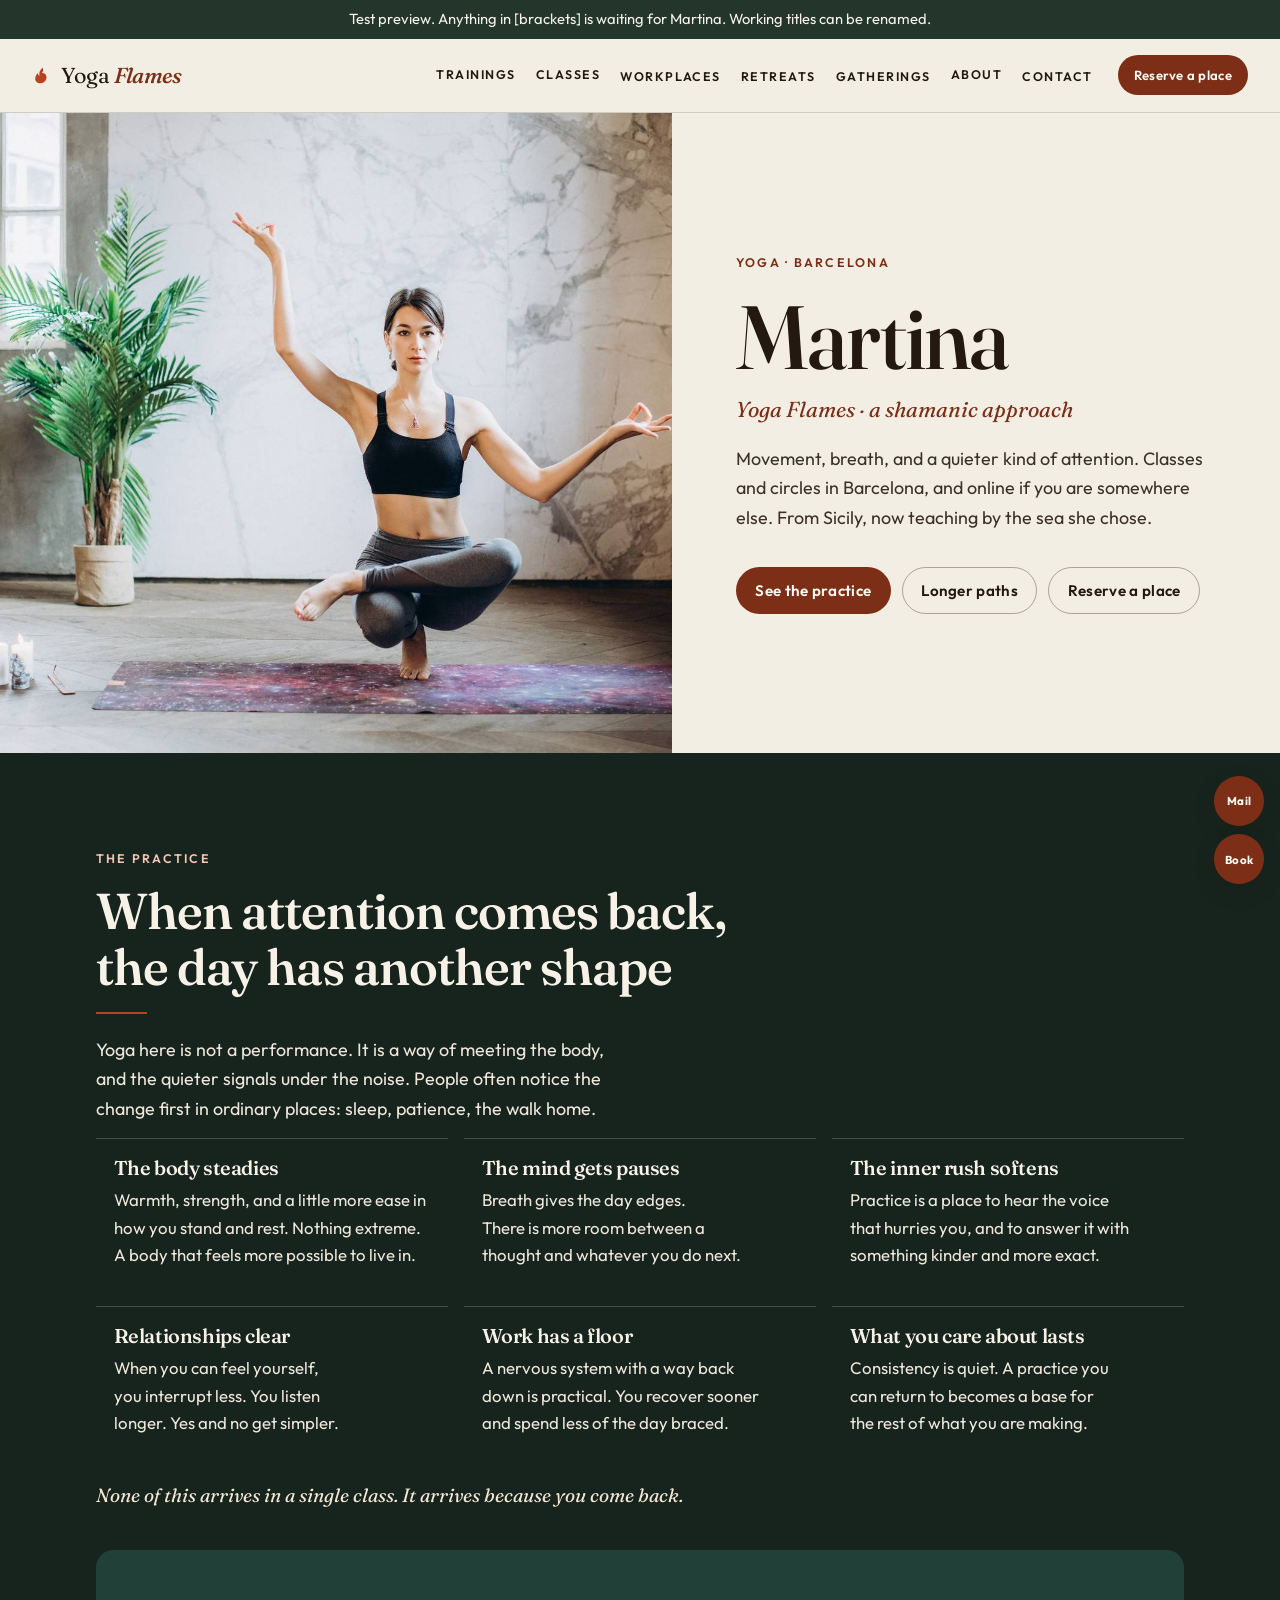
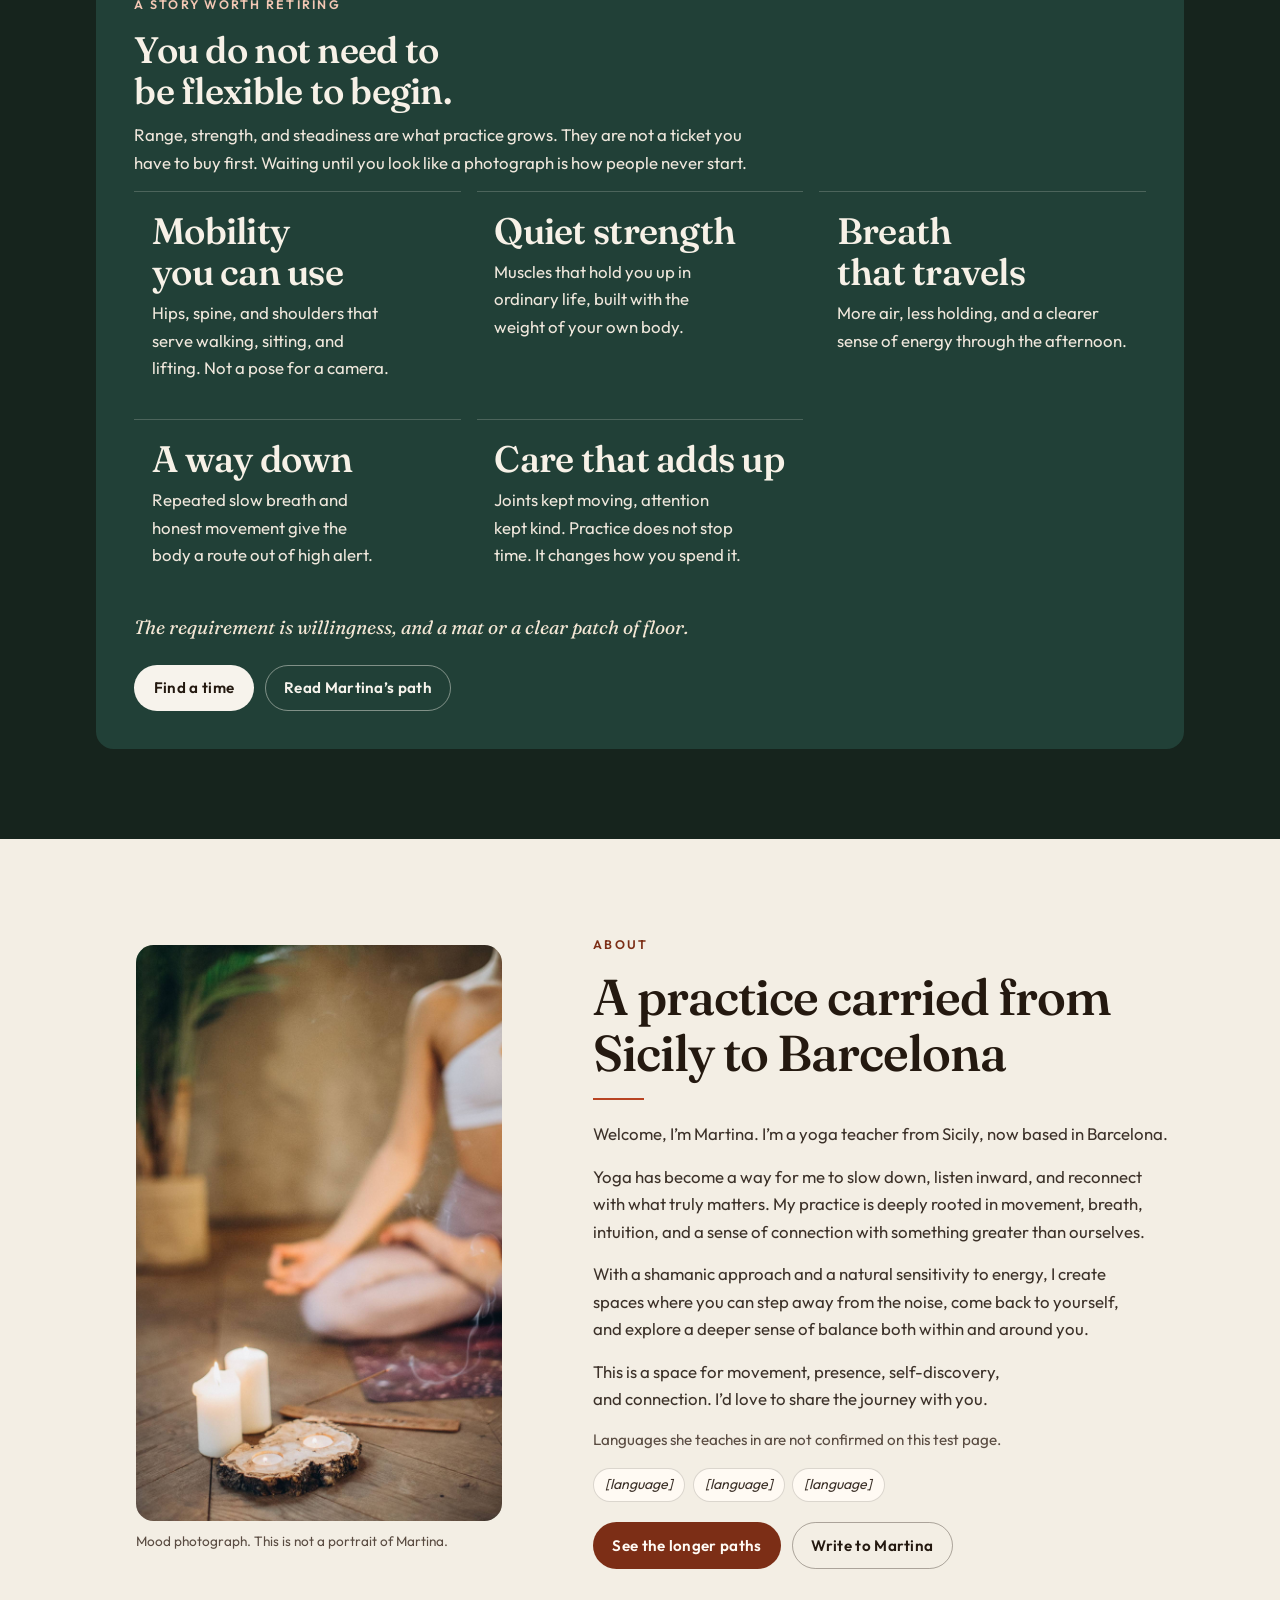
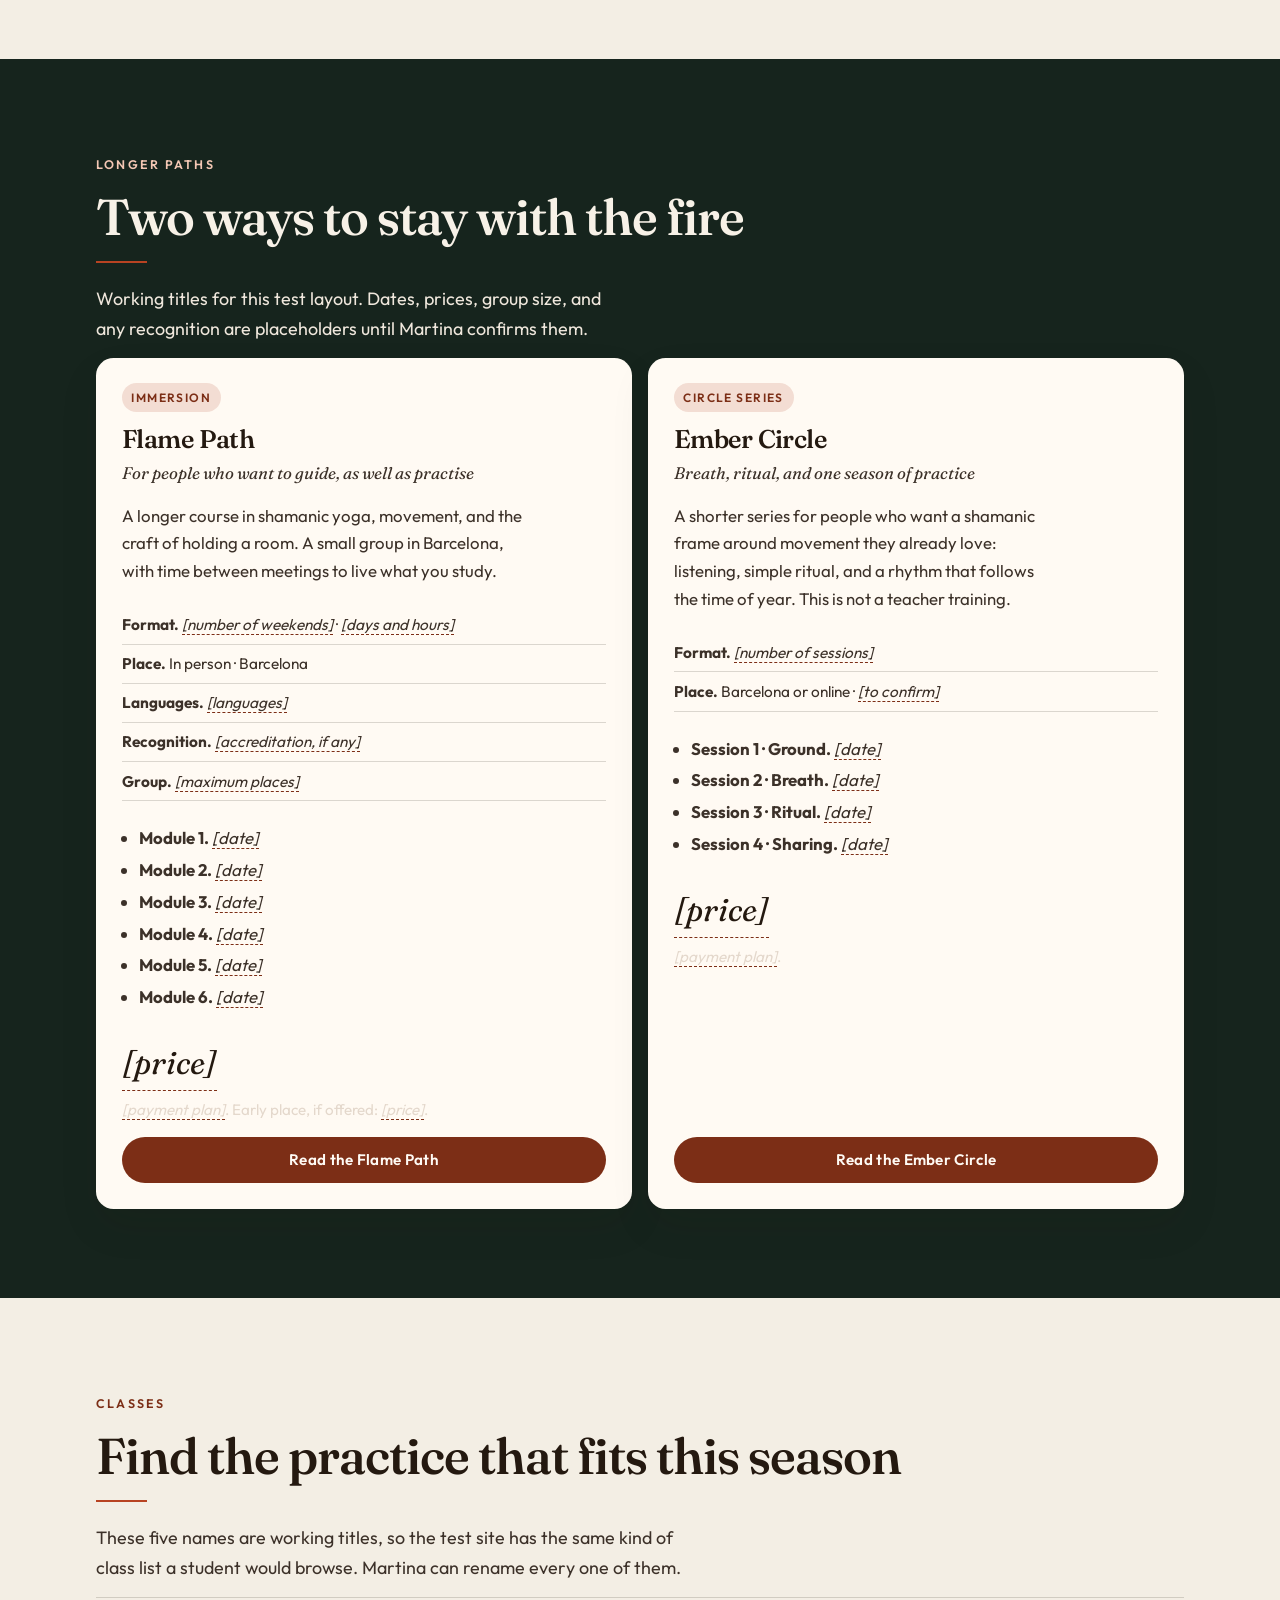
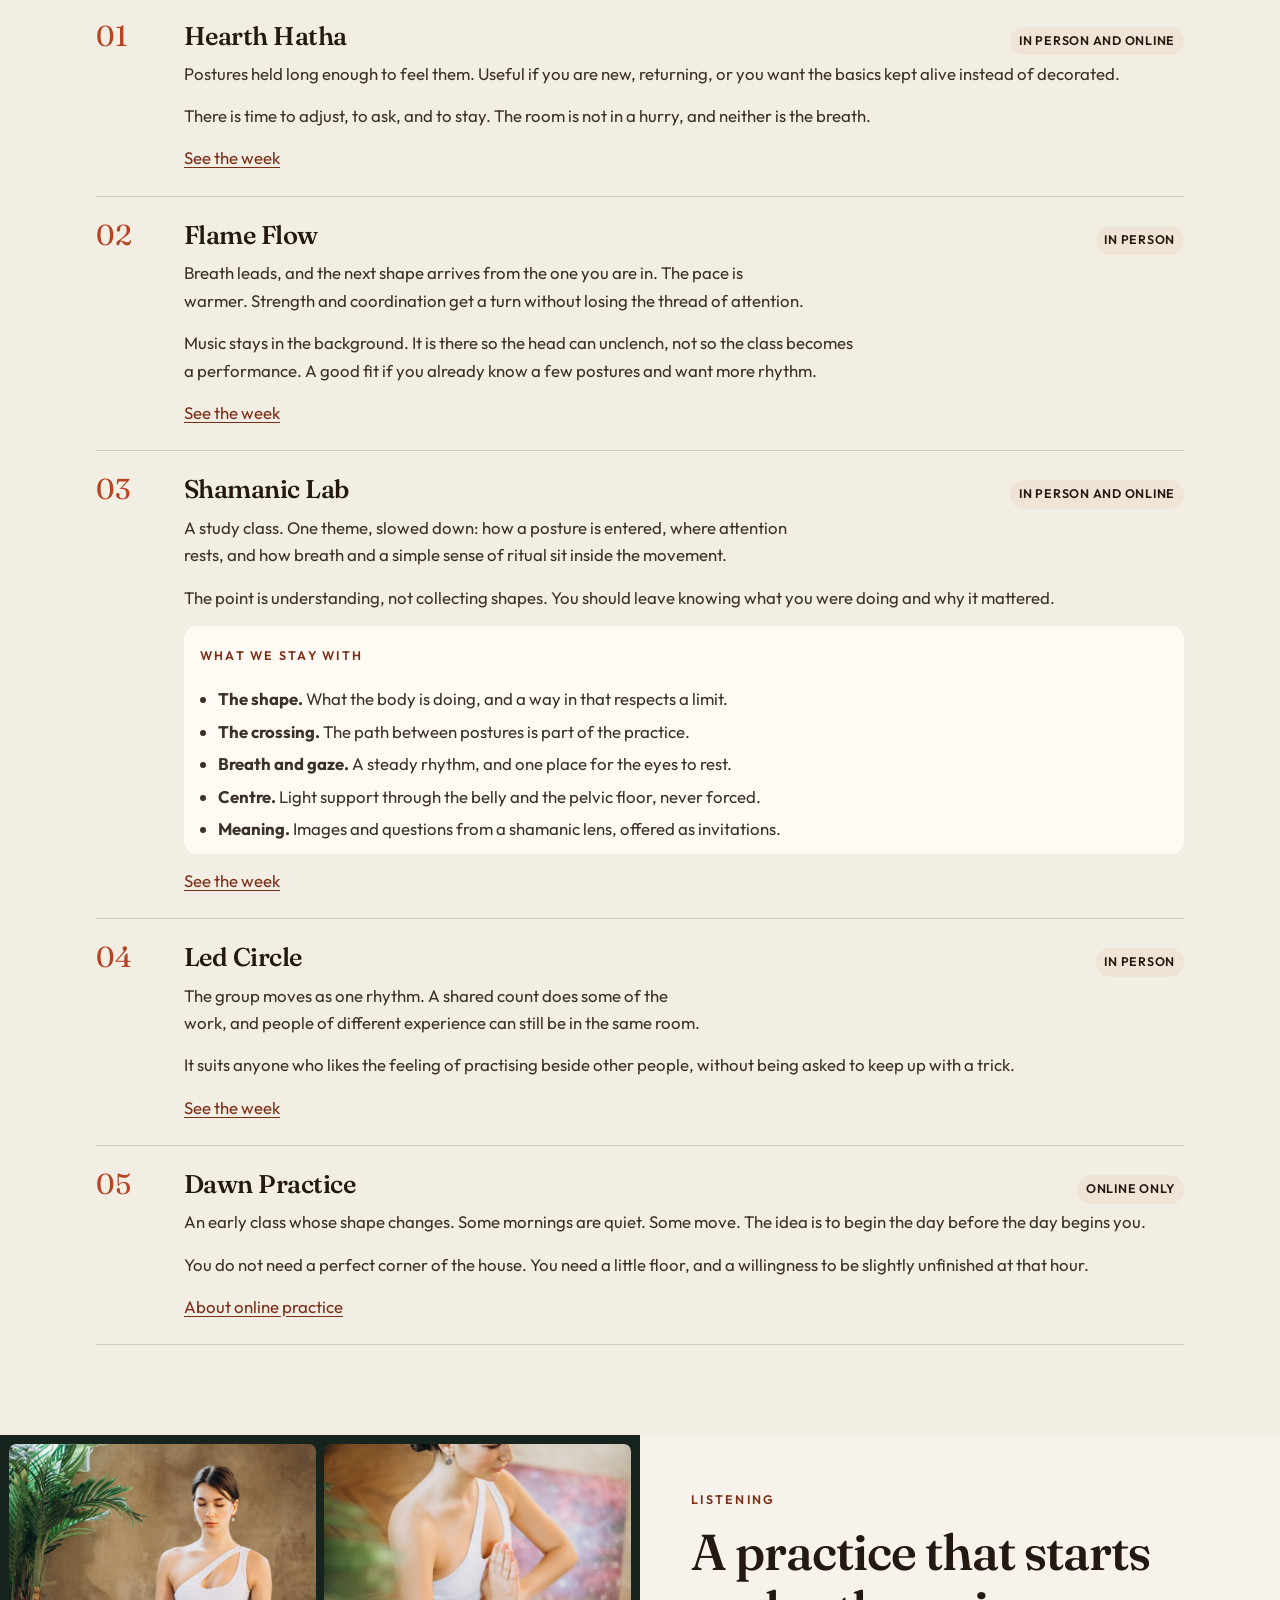
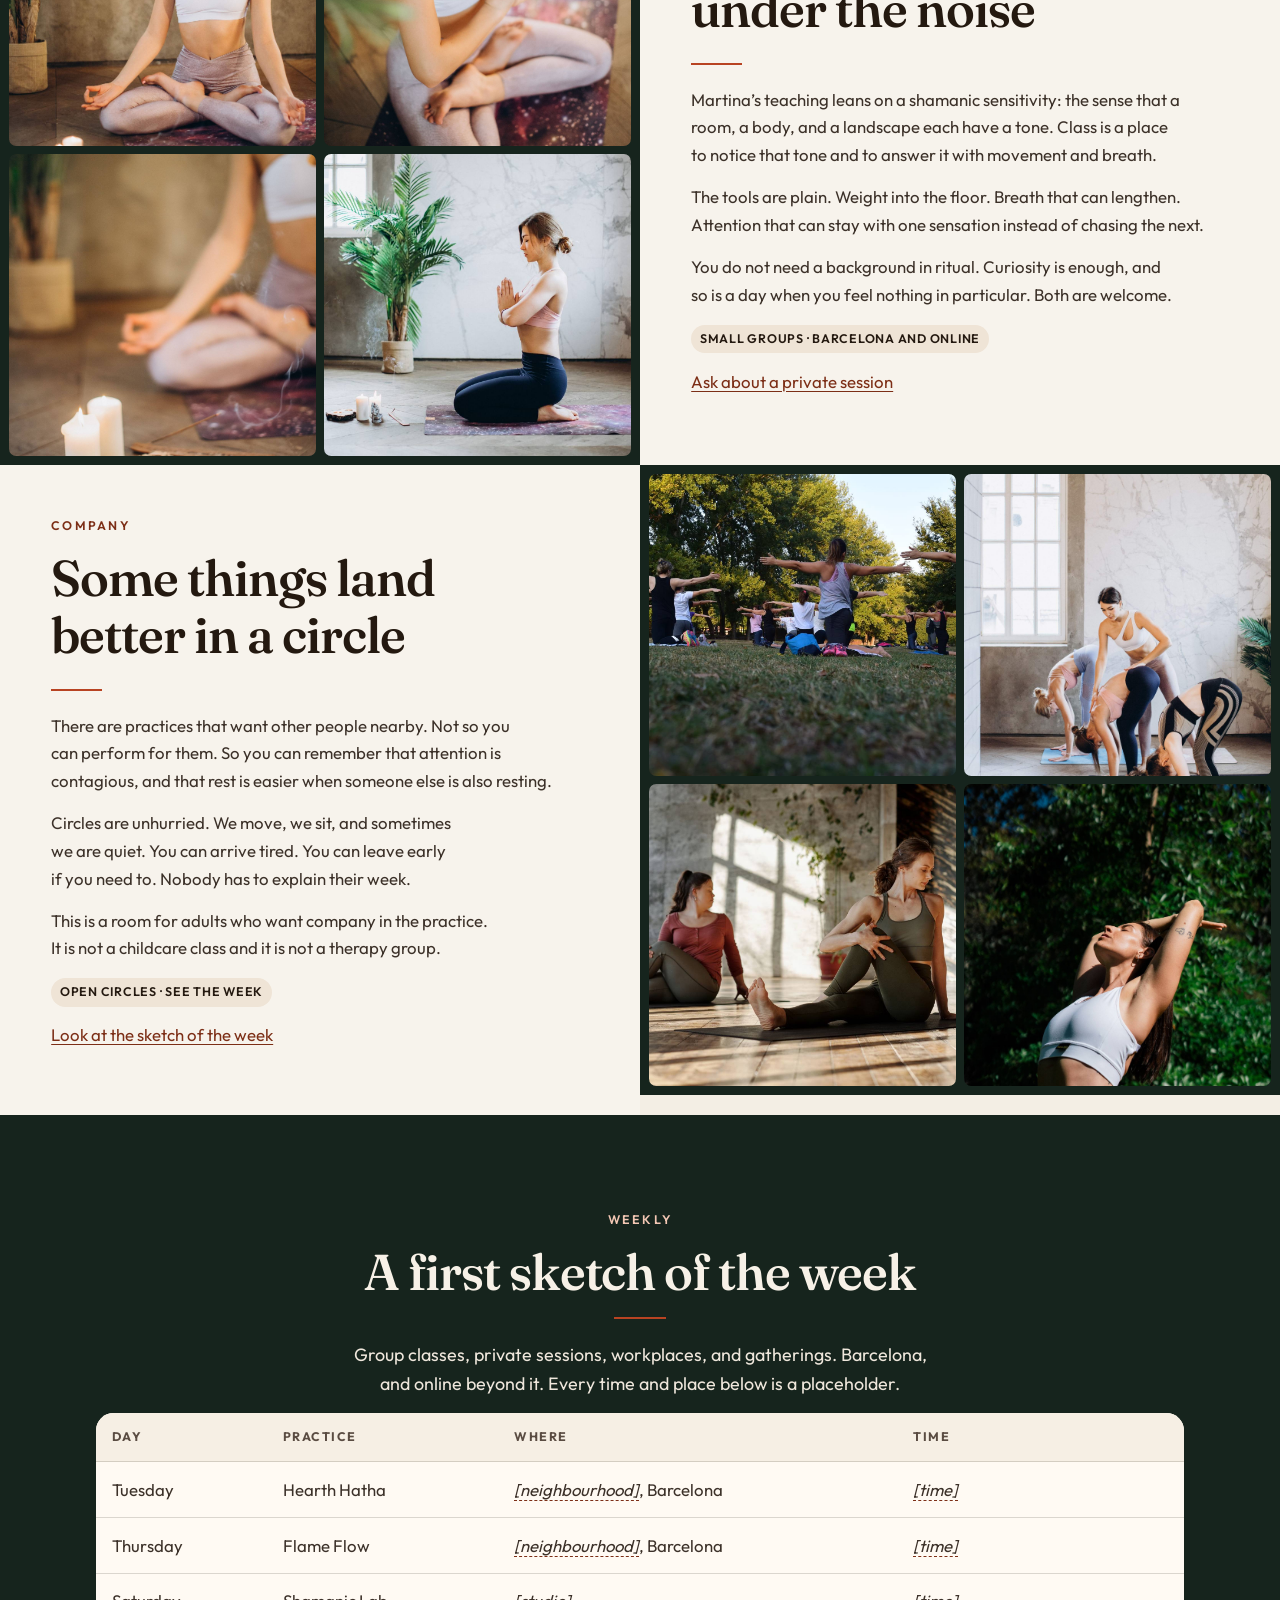
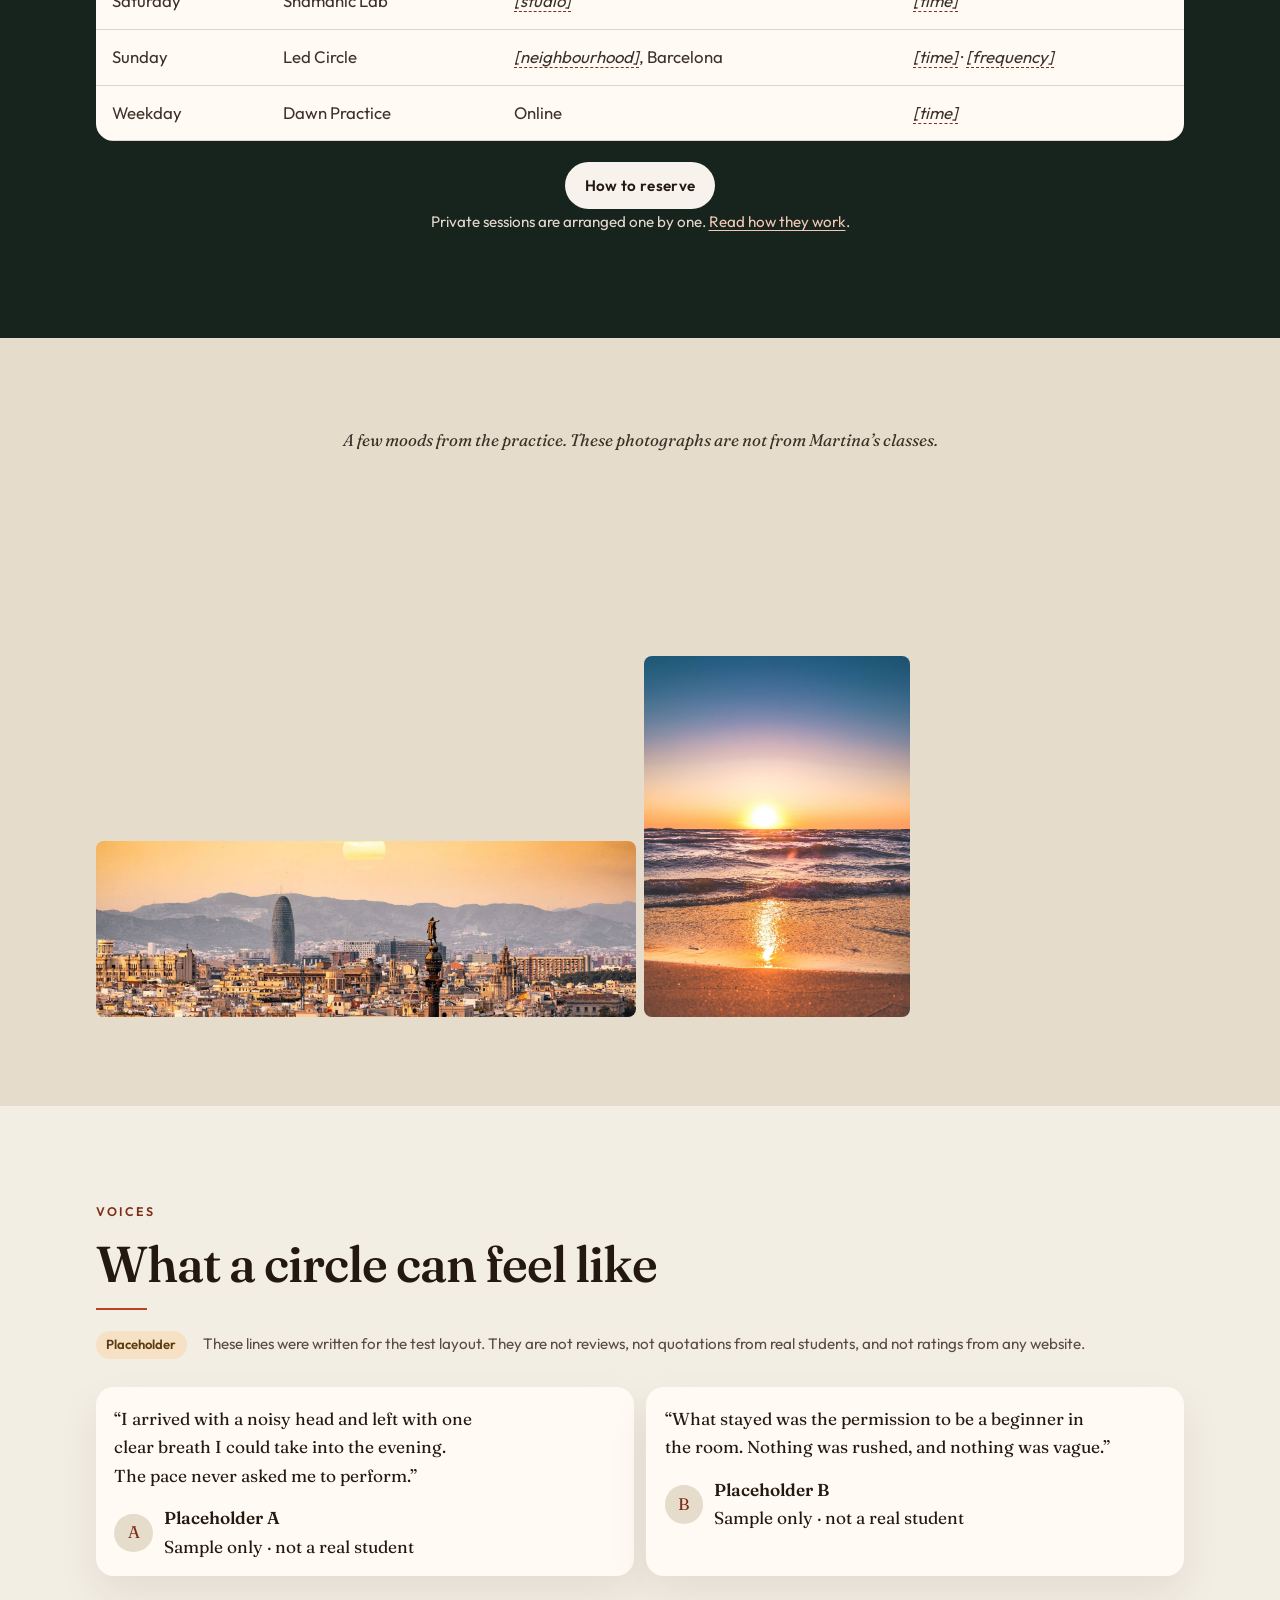
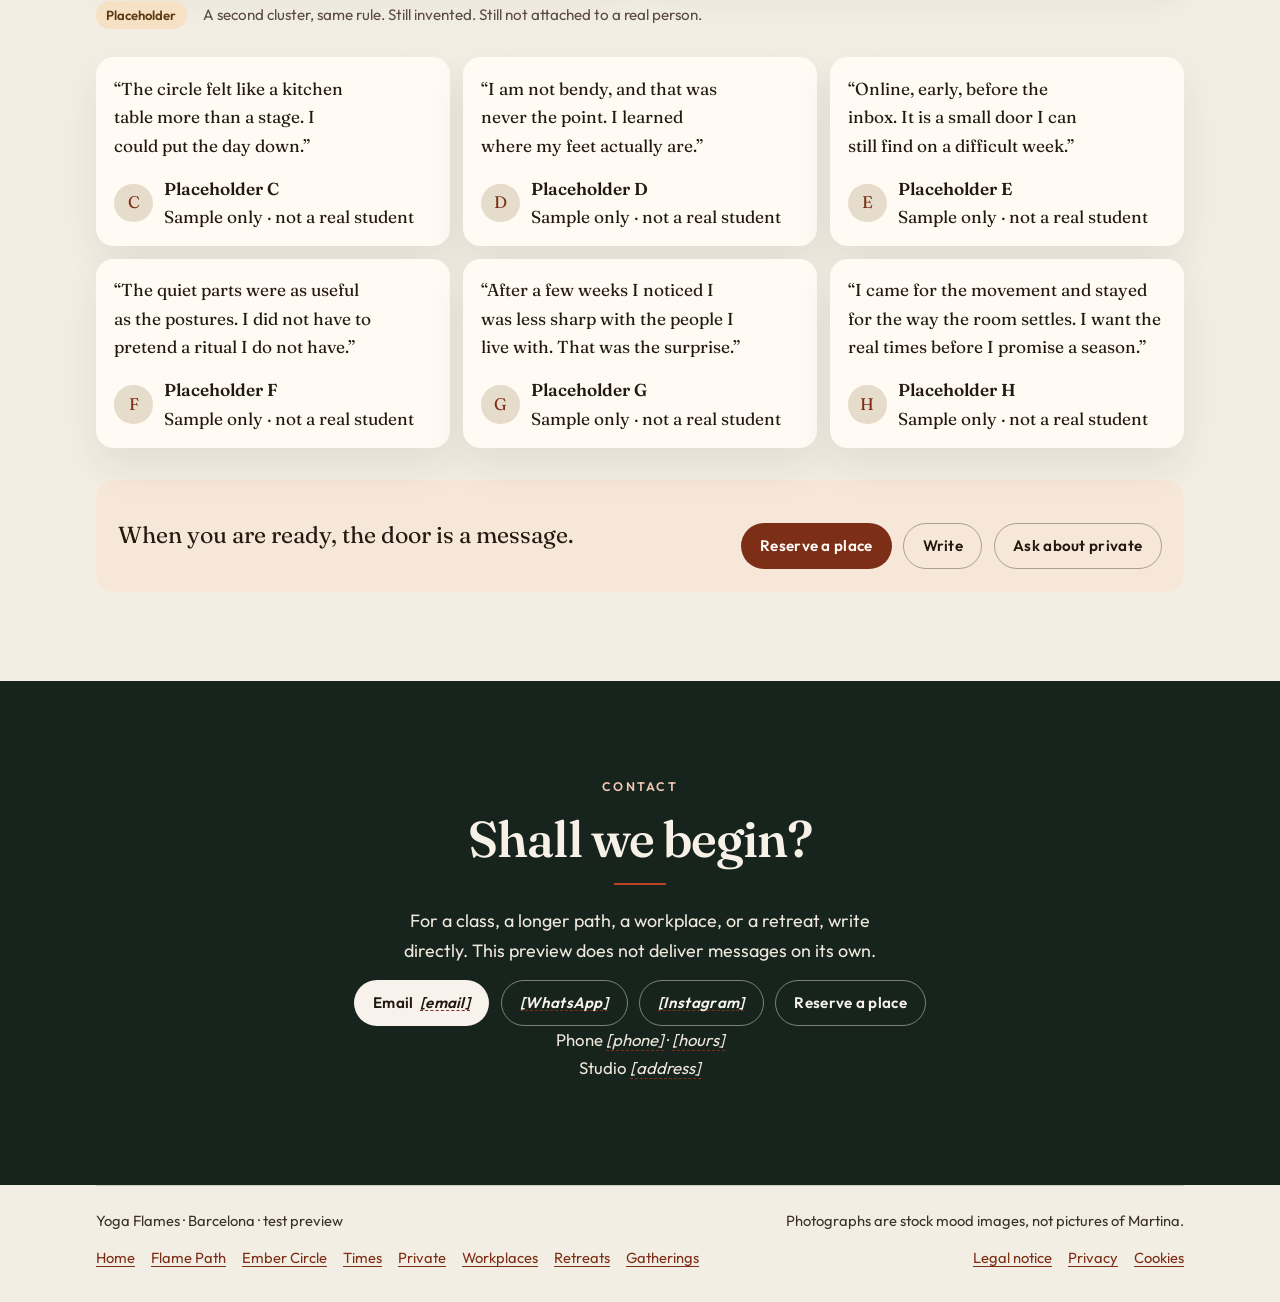
==== test/index.html @ cb899f83 "Add a noindex Yoga Flames test site under /test/. The preview follows the reference site's page and " ====
<!DOCTYPE html>
<html lang="en">
<head>
  <meta charset="utf-8">
  <meta name="viewport" content="width=device-width, initial-scale=1">
  <meta name="robots" content="noindex, nofollow">
  <title>Yoga Flames · Martina, yoga in Barcelona</title>
  <meta name="description" content="Test preview for Yoga Flames. Martina teaches yoga with a shamanic approach, from Sicily and based in Barcelona.">
  <link rel="icon" href="favicon.svg" type="image/svg+xml">
  <link rel="preconnect" href="https://fonts.googleapis.com">
  <link rel="preconnect" href="https://fonts.gstatic.com" crossorigin>
  <link href="https://fonts.googleapis.com/css2?family=Fraunces:ital,opsz,wght@0,9..144,500;0,9..144,600;1,9..144,500&amp;family=Outfit:wght@400;500;600&amp;display=swap" rel="stylesheet">
  <link rel="stylesheet" href="css/styles.css">
</head>
<body>

<a class="skip" href="#main">Skip to content</a>
<p class="preview-banner">Test preview. Anything in [brackets] is waiting for Martina. Working titles can be renamed.</p>
<header class="site-header">
  <nav class="nav" aria-label="Primary">
    <a class="logo" href="index.html">
      <svg class="mark" viewBox="0 0 36 36" aria-hidden="true"><path fill="currentColor" d="M18 4c1.2 4.2.4 7.2-1.6 9.6 3.2-.6 6.4 1.2 7.4 4.4 1.6 5.2-1.8 10.8-7.2 12.2-6.4 1.6-12-2.4-11.2-8.6.6-4.2 3.2-6.4 3.4-9.2.2 2.8 2.2 4.6 4.2 5.4-1.8-3.6-.8-8.6 5-13.8z"/></svg>
      <span>Yoga <em>Flames</em></span>
    </a>
    <button class="nav-toggle" type="button" aria-expanded="false" aria-controls="site-menu" aria-label="Open menu">
      <span></span><span></span><span></span>
    </button>
    <ul class="menu" id="site-menu">
      <li class="has-sub">
        <button type="button" aria-expanded="false" aria-controls="menu-train">Trainings</button>
        <ul class="sub" id="menu-train">
          <li><a href="immersion.html">Flame Path immersion</a></li>
          <li><a href="ember-circle.html">Ember Circle</a></li>
        </ul>
      </li>
      <li class="has-sub">
        <button type="button" aria-expanded="false" aria-controls="menu-classes">Classes</button>
        <ul class="sub" id="menu-classes">
          <li><a href="index.html#practices">Ways of practising</a></li>
          <li><a href="private.html">Private sessions</a></li>
          <li><a href="private.html#online">Online sessions</a></li>
          <li><a href="schedule.html">Times and booking</a></li>
        </ul>
      </li>
      <li><a href="workplaces.html">Workplaces</a></li>
      <li><a href="retreats.html">Retreats</a></li>
      <li><a href="gatherings.html">Gatherings</a></li>
      <li class="has-sub">
        <button type="button" aria-expanded="false" aria-controls="menu-about">About</button>
        <ul class="sub" id="menu-about">
          <li><a href="index.html#about">Martina’s path</a></li>
          <li><a href="index.html#voices">Sample voices</a></li>
        </ul>
      </li>
      <li><a href="index.html#contact">Contact</a></li>
      <li class="mobile-only"><a href="schedule.html#book">Reserve a place</a></li>
    </ul>
    <a class="btn nav-cta" href="schedule.html#book">Reserve a place</a>
  </nav>
</header>

<main id="main">

<section class="hero">
  <div class="hero-photo">
    <img src="assets/img/hero-studio.jpg" alt="A woman balancing in a low squat on a yoga mat in a bright studio. Mood photograph, not a portrait of Martina." width="1600" height="1066" fetchpriority="high">
  </div>
  <div class="hero-copy">
    <p class="eyebrow">Yoga · Barcelona</p>
    <h1>Martina</h1>
    <p class="role">Yoga Flames · a shamanic approach</p>
    <p class="lede">Movement, breath, and a quieter kind of attention. Classes and circles in Barcelona, and online if you are somewhere else. From Sicily, now teaching by the sea she chose.</p>
    <div class="btn-row">
      <a class="btn" href="#practices">See the practice</a>
      <a class="btn line" href="#trainings">Longer paths</a>
      <a class="btn line" href="schedule.html#book">Reserve a place</a>
    </div>
  </div>
</section>

<section class="band moss" id="shifts" aria-labelledby="shifts-title">
  <div class="wrap">
    <p class="eyebrow">The practice</p>
    <h2 id="shifts-title">When attention comes back, the day has another shape</h2>
    <hr class="rule">
    <p class="lede">Yoga here is not a performance. It is a way of meeting the body, and the quieter signals under the noise. People often notice the change first in ordinary places: sleep, patience, the walk home.</p>
    <div class="grid-3">
      <article class="point">
        <h3>The body steadies</h3>
        <p>Warmth, strength, and a little more ease in how you stand and rest. Nothing extreme. A body that feels more possible to live in.</p>
      </article>
      <article class="point">
        <h3>The mind gets pauses</h3>
        <p>Breath gives the day edges. There is more room between a thought and whatever you do next.</p>
      </article>
      <article class="point">
        <h3>The inner rush softens</h3>
        <p>Practice is a place to hear the voice that hurries you, and to answer it with something kinder and more exact.</p>
      </article>
      <article class="point">
        <h3>Relationships clear</h3>
        <p>When you can feel yourself, you interrupt less. You listen longer. Yes and no get simpler.</p>
      </article>
      <article class="point">
        <h3>Work has a floor</h3>
        <p>A nervous system with a way back down is practical. You recover sooner and spend less of the day braced.</p>
      </article>
      <article class="point">
        <h3>What you care about lasts</h3>
        <p>Consistency is quiet. A practice you can return to becomes a base for the rest of what you are making.</p>
      </article>
    </div>
    <p class="closing">None of this arrives in a single class. It arrives because you come back.</p>
    <div class="myth">
      <p class="eyebrow">A story worth retiring</p>
      <h3>You do not need to be flexible to begin.</h3>
      <p>Range, strength, and steadiness are what practice grows. They are not a ticket you have to buy first. Waiting until you look like a photograph is how people never start.</p>
      <div class="grid-3">
        <article class="point">
          <h3>Mobility you can use</h3>
          <p>Hips, spine, and shoulders that serve walking, sitting, and lifting. Not a pose for a camera.</p>
        </article>
        <article class="point">
          <h3>Quiet strength</h3>
          <p>Muscles that hold you up in ordinary life, built with the weight of your own body.</p>
        </article>
        <article class="point">
          <h3>Breath that travels</h3>
          <p>More air, less holding, and a clearer sense of energy through the afternoon.</p>
        </article>
        <article class="point">
          <h3>A way down</h3>
          <p>Repeated slow breath and honest movement give the body a route out of high alert.</p>
        </article>
        <article class="point">
          <h3>Care that adds up</h3>
          <p>Joints kept moving, attention kept kind. Practice does not stop time. It changes how you spend it.</p>
        </article>
      </div>
      <p class="closing">The requirement is willingness, and a mat or a clear patch of floor.</p>
      <div class="btn-row">
        <a class="btn light" href="schedule.html">Find a time</a>
        <a class="btn ghost" href="#about">Read Martina’s path</a>
      </div>
    </div>
  </div>
</section>

<section class="band" id="about" aria-labelledby="about-title">
  <div class="wrap about-grid">
    <figure class="about-photo">
      <img src="assets/img/about-candle.jpg" alt="Candles and incense in the foreground, with a person seated in meditation behind them. Mood photograph, not a portrait of Martina." width="1600" height="2400" decoding="async" loading="lazy">
      <figcaption class="caption">Mood photograph. This is not a portrait of Martina.</figcaption>
    </figure>
    <div>
      <p class="eyebrow">About</p>
      <h2 id="about-title">A practice carried from Sicily to Barcelona</h2>
      <hr class="rule">
          <p>Welcome, I’m Martina. I’m a yoga teacher from Sicily, now based in Barcelona.</p>
          <p>Yoga has become a way for me to slow down, listen inward, and reconnect with what truly matters. My practice is deeply rooted in movement, breath, intuition, and a sense of connection with something greater than ourselves.</p>
          <p>With a shamanic approach and a natural sensitivity to energy, I create spaces where you can step away from the noise, come back to yourself, and explore a deeper sense of balance both within and around you.</p>
          <p>This is a space for movement, presence, self-discovery, and connection. I’d love to share the journey with you.</p>
      <p class="note">Languages she teaches in are not confirmed on this test page.</p>
      <div class="chips" aria-label="Languages to be confirmed">
        <span class="chip ph">[language]</span>
        <span class="chip ph">[language]</span>
        <span class="chip ph">[language]</span>
      </div>
      <div class="btn-row">
        <a class="btn" href="#trainings">See the longer paths</a>
        <a class="btn line" href="#contact">Write to Martina</a>
      </div>
    </div>
  </div>
</section>

<section class="band moss" id="trainings" aria-labelledby="train-title">
  <div class="wrap">
    <p class="eyebrow">Longer paths</p>
    <h2 id="train-title">Two ways to stay with the fire</h2>
    <hr class="rule">
    <p class="lede">Working titles for this test layout. Dates, prices, group size, and any recognition are placeholders until Martina confirms them.</p>
    <div class="offer-grid">
      <article class="offer">
        <span class="badge">Immersion</span>
        <h3>Flame Path</h3>
        <p class="subhead">For people who want to guide, as well as practise</p>
        <p>A longer course in shamanic yoga, movement, and the craft of holding a room. A small group in Barcelona, with time between meetings to live what you study.</p>
        <ul class="meta-list">
          <li><strong>Format.</strong> <span class="ph">[number of weekends]</span> · <span class="ph">[days and hours]</span></li>
          <li><strong>Place.</strong> In person · Barcelona</li>
          <li><strong>Languages.</strong> <span class="ph">[languages]</span></li>
          <li><strong>Recognition.</strong> <span class="ph">[accreditation, if any]</span></li>
          <li><strong>Group.</strong> <span class="ph">[maximum places]</span></li>
        </ul>
        <ul class="dates">
          <li><strong>Module 1.</strong> <span class="ph">[date]</span></li>
          <li><strong>Module 2.</strong> <span class="ph">[date]</span></li>
          <li><strong>Module 3.</strong> <span class="ph">[date]</span></li>
          <li><strong>Module 4.</strong> <span class="ph">[date]</span></li>
          <li><strong>Module 5.</strong> <span class="ph">[date]</span></li>
          <li><strong>Module 6.</strong> <span class="ph">[date]</span></li>
        </ul>
        <div class="price-row"><span class="price ph">[price]</span></div>
        <p class="note"><span class="ph">[payment plan]</span>. Early place, if offered: <span class="ph">[price]</span>.</p>
        <a class="btn wide" href="immersion.html">Read the Flame Path</a>
      </article>
      <article class="offer">
        <span class="badge">Circle series</span>
        <h3>Ember Circle</h3>
        <p class="subhead">Breath, ritual, and one season of practice</p>
        <p>A shorter series for people who want a shamanic frame around movement they already love: listening, simple ritual, and a rhythm that follows the time of year. This is not a teacher training.</p>
        <ul class="meta-list">
          <li><strong>Format.</strong> <span class="ph">[number of sessions]</span></li>
          <li><strong>Place.</strong> Barcelona or online · <span class="ph">[to confirm]</span></li>
        </ul>
        <ul class="dates">
          <li><strong>Session 1 · Ground.</strong> <span class="ph">[date]</span></li>
          <li><strong>Session 2 · Breath.</strong> <span class="ph">[date]</span></li>
          <li><strong>Session 3 · Ritual.</strong> <span class="ph">[date]</span></li>
          <li><strong>Session 4 · Sharing.</strong> <span class="ph">[date]</span></li>
        </ul>
        <div class="price-row"><span class="price ph">[price]</span></div>
        <p class="note"><span class="ph">[payment plan]</span>.</p>
        <a class="btn wide" href="ember-circle.html">Read the Ember Circle</a>
      </article>
    </div>
  </div>
</section>

<section class="band" id="practices" aria-labelledby="practice-title">
  <div class="wrap">
    <p class="eyebrow">Classes</p>
    <h2 id="practice-title">Find the practice that fits this season</h2>
    <hr class="rule">
    <p class="lede">These five names are working titles, so the test site has the same kind of class list a student would browse. Martina can rename every one of them.</p>

    <article class="practice">
      <span class="num">01</span>
      <div>
        <div class="practice-head">
          <h3>Hearth Hatha</h3>
          <span class="pill">In person and online</span>
        </div>
        <p>Postures held long enough to feel them. Useful if you are new, returning, or you want the basics kept alive instead of decorated.</p>
        <p>There is time to adjust, to ask, and to stay. The room is not in a hurry, and neither is the breath.</p>
        <a href="schedule.html">See the week</a>
      </div>
    </article>

    <article class="practice">
      <span class="num">02</span>
      <div>
        <div class="practice-head">
          <h3>Flame Flow</h3>
          <span class="pill">In person</span>
        </div>
        <p>Breath leads, and the next shape arrives from the one you are in. The pace is warmer. Strength and coordination get a turn without losing the thread of attention.</p>
        <p>Music stays in the background. It is there so the head can unclench, not so the class becomes a performance. A good fit if you already know a few postures and want more rhythm.</p>
        <a href="schedule.html">See the week</a>
      </div>
    </article>

    <article class="practice">
      <span class="num">03</span>
      <div>
        <div class="practice-head">
          <h3>Shamanic Lab</h3>
          <span class="pill">In person and online</span>
        </div>
        <p>A study class. One theme, slowed down: how a posture is entered, where attention rests, and how breath and a simple sense of ritual sit inside the movement.</p>
        <p>The point is understanding, not collecting shapes. You should leave knowing what you were doing and why it mattered.</p>
        <div class="detail">
          <p class="eyebrow">What we stay with</p>
          <ul>
            <li><strong>The shape.</strong> What the body is doing, and a way in that respects a limit.</li>
            <li><strong>The crossing.</strong> The path between postures is part of the practice.</li>
            <li><strong>Breath and gaze.</strong> A steady rhythm, and one place for the eyes to rest.</li>
            <li><strong>Centre.</strong> Light support through the belly and the pelvic floor, never forced.</li>
            <li><strong>Meaning.</strong> Images and questions from a shamanic lens, offered as invitations.</li>
          </ul>
        </div>
        <a href="schedule.html">See the week</a>
      </div>
    </article>

    <article class="practice">
      <span class="num">04</span>
      <div>
        <div class="practice-head">
          <h3>Led Circle</h3>
          <span class="pill">In person</span>
        </div>
        <p>The group moves as one rhythm. A shared count does some of the work, and people of different experience can still be in the same room.</p>
        <p>It suits anyone who likes the feeling of practising beside other people, without being asked to keep up with a trick.</p>
        <a href="schedule.html">See the week</a>
      </div>
    </article>

    <article class="practice">
      <span class="num">05</span>
      <div>
        <div class="practice-head">
          <h3>Dawn Practice</h3>
          <span class="pill">Online only</span>
        </div>
        <p>An early class whose shape changes. Some mornings are quiet. Some move. The idea is to begin the day before the day begins you.</p>
        <p>You do not need a perfect corner of the house. You need a little floor, and a willingness to be slightly unfinished at that hour.</p>
        <a href="private.html#online">About online practice</a>
      </div>
    </article>
  </div>
</section>

<section class="split" id="listening" aria-labelledby="listen-title">
  <div class="mosaic">
    <img src="assets/img/pose-seated.jpg" alt="A woman seated in meditation on a mat in a quiet room. Mood photograph, not a portrait of Martina." width="1600" height="2401" decoding="async" loading="lazy">
    <img src="assets/img/pose-twist.jpg" alt="A woman in a seated twist on a yoga mat. Mood photograph, not a portrait of Martina." width="1600" height="2400" decoding="async" loading="lazy">
    <img src="assets/img/about-candle.jpg" alt="Candles burning beside a meditation seat. Mood photograph." width="1600" height="2400" decoding="async" loading="lazy">
    <img src="assets/img/pose-kneeling.jpg" alt="A woman kneeling with her palms together beside a plant. Mood photograph, not a portrait of Martina." width="1600" height="1066" decoding="async" loading="lazy">
  </div>
  <div class="split-copy">
    <p class="eyebrow">Listening</p>
    <h2 id="listen-title">A practice that starts under the noise</h2>
    <hr class="rule">
    <p>Martina’s teaching leans on a shamanic sensitivity: the sense that a room, a body, and a landscape each have a tone. Class is a place to notice that tone and to answer it with movement and breath.</p>
    <p>The tools are plain. Weight into the floor. Breath that can lengthen. Attention that can stay with one sensation instead of chasing the next.</p>
    <p>You do not need a background in ritual. Curiosity is enough, and so is a day when you feel nothing in particular. Both are welcome.</p>
    <p><span class="pill">Small groups · Barcelona and online</span></p>
    <p><a href="private.html">Ask about a private session</a></p>
  </div>
</section>

<section class="split reverse" id="company" aria-labelledby="company-title">
  <div class="split-copy">
    <p class="eyebrow">Company</p>
    <h2 id="company-title">Some things land better in a circle</h2>
    <hr class="rule">
    <p>There are practices that want other people nearby. Not so you can perform for them. So you can remember that attention is contagious, and that rest is easier when someone else is also resting.</p>
    <p>Circles are unhurried. We move, we sit, and sometimes we are quiet. You can arrive tired. You can leave early if you need to. Nobody has to explain their week.</p>
    <p>This is a room for adults who want company in the practice. It is not a childcare class and it is not a therapy group.</p>
    <p><span class="pill">Open circles · see the week</span></p>
    <p><a href="schedule.html">Look at the sketch of the week</a></p>
  </div>
  <div class="mosaic">
    <img src="assets/img/group-park.jpg" alt="A group practising yoga together on grass in a park. Mood photograph, not a Yoga Flames class." width="1600" height="1066" decoding="async" loading="lazy">
    <img src="assets/img/group-studio.jpg" alt="A teacher guiding students through a forward fold in a studio. Mood photograph, not a Yoga Flames class." width="1600" height="2400" decoding="async" loading="lazy">
    <img src="assets/img/pair-stretch.jpg" alt="Two women stretching on mats in a sunlit room. Mood photograph, not a Yoga Flames class." width="1600" height="1068" decoding="async" loading="lazy">
    <img src="assets/img/outdoor-stretch.jpg" alt="A woman stretching her arms overhead among green trees. Mood photograph, not a portrait of Martina." width="1600" height="2240" decoding="async" loading="lazy">
  </div>
</section>

<section class="band moss" id="week" aria-labelledby="week-title">
  <div class="wrap center">
    <p class="eyebrow">Weekly</p>
    <h2 id="week-title">A first sketch of the week</h2>
    <hr class="rule center">
    <p class="lede">Group classes, private sessions, workplaces, and gatherings. Barcelona, and online beyond it. Every time and place below is a placeholder.</p>
    <div class="table-wrap">
      <table class="times">
        <thead>
          <tr><th scope="col">Day</th><th scope="col">Practice</th><th scope="col">Where</th><th scope="col">Time</th></tr>
        </thead>
        <tbody>
          <tr>
            <td data-label="Day">Tuesday</td>
            <td data-label="Practice">Hearth Hatha</td>
            <td data-label="Where"><span class="ph">[neighbourhood]</span>, Barcelona</td>
            <td data-label="Time"><span class="ph">[time]</span></td>
          </tr>
          <tr>
            <td data-label="Day">Thursday</td>
            <td data-label="Practice">Flame Flow</td>
            <td data-label="Where"><span class="ph">[neighbourhood]</span>, Barcelona</td>
            <td data-label="Time"><span class="ph">[time]</span></td>
          </tr>
          <tr>
            <td data-label="Day">Saturday</td>
            <td data-label="Practice">Shamanic Lab</td>
            <td data-label="Where"><span class="ph">[studio]</span></td>
            <td data-label="Time"><span class="ph">[time]</span></td>
          </tr>
          <tr>
            <td data-label="Day">Sunday</td>
            <td data-label="Practice">Led Circle</td>
            <td data-label="Where"><span class="ph">[neighbourhood]</span>, Barcelona</td>
            <td data-label="Time"><span class="ph">[time]</span> · <span class="ph">[frequency]</span></td>
          </tr>
          <tr>
            <td data-label="Day">Weekday</td>
            <td data-label="Practice">Dawn Practice</td>
            <td data-label="Where">Online</td>
            <td data-label="Time"><span class="ph">[time]</span></td>
          </tr>
        </tbody>
      </table>
    </div>
    <div class="btn-row" style="justify-content:center">
      <a class="btn light" href="schedule.html#book">How to reserve</a>
    </div>
    <p class="note">Private sessions are arranged one by one. <a href="private.html">Read how they work</a>.</p>
  </div>
</section>

<section class="band sand" aria-labelledby="gallery-title">
  <div class="wrap">
    <p class="gallery-title" id="gallery-title">A few moods from the practice. These photographs are not from Martina’s classes.</p>
    <div class="gallery">
      <img src="assets/img/pose-side.jpg" alt="A woman in a standing side-angle pose in a studio. Mood photograph, not a portrait of Martina." width="1600" height="1066" decoding="async" loading="lazy">
      <img src="assets/img/pose-reach.jpg" alt="A woman standing with both arms reaching overhead. Mood photograph, not a portrait of Martina." width="1600" height="2400" decoding="async" loading="lazy">
      <img src="assets/img/outdoor-seat.jpg" alt="A woman seated outdoors, holding one foot in a stretch. Mood photograph, not a portrait of Martina." width="1600" height="2433" decoding="async" loading="lazy">
      <img src="assets/img/sunset-silhouette.jpg" alt="A silhouetted figure seated in meditation against a low sun." width="1600" height="959" decoding="async" loading="lazy">
      <img src="assets/img/window-sit.jpg" alt="A woman in a seated twist between stone columns. Mood photograph, not a portrait of Martina." width="1600" height="1067" decoding="async" loading="lazy">
      <img src="assets/img/sea-sunset.jpg" alt="The sun setting over the sea, with light on the wet sand." width="1600" height="2400" decoding="async" loading="lazy">
      <img src="assets/img/barcelona-evening.jpg" alt="Barcelona at sunset, with the Columbus monument and Torre Glòries." width="1600" height="1066" decoding="async" loading="lazy">
      <img src="assets/img/forest-river.jpg" alt="A river running through a densely forested valley." width="1600" height="1066" decoding="async" loading="lazy">
    </div>
  </div>
</section>

<section class="band" id="voices" aria-labelledby="voices-title">
  <div class="wrap">
    <p class="eyebrow">Voices</p>
    <h2 id="voices-title">What a circle can feel like</h2>
    <hr class="rule">
    <div class="quote-head">
      <span class="sample-flag">Placeholder</span>
      <p class="note">These lines were written for the test layout. They are not reviews, not quotations from real students, and not ratings from any website.</p>
    </div>
    <div class="quotes">
      <figure class="quote">
        <p>“I arrived with a noisy head and left with one clear breath I could take into the evening. The pace never asked me to perform.”</p>
        <footer>
          <span class="avatar" aria-hidden="true">A</span>
          <div><p class="who">Placeholder A</p><p class="where">Sample only · not a real student</p></div>
        </footer>
      </figure>
      <figure class="quote">
        <p>“What stayed was the permission to be a beginner in the room. Nothing was rushed, and nothing was vague.”</p>
        <footer>
          <span class="avatar" aria-hidden="true">B</span>
          <div><p class="who">Placeholder B</p><p class="where">Sample only · not a real student</p></div>
        </footer>
      </figure>
    </div>
    <div class="quote-head" style="margin-top:1.6rem">
      <span class="sample-flag">Placeholder</span>
      <p class="note">A second cluster, same rule. Still invented. Still not attached to a real person.</p>
    </div>
    <div class="quotes tight">
      <figure class="quote">
        <p>“The circle felt like a kitchen table more than a stage. I could put the day down.”</p>
        <footer><span class="avatar" aria-hidden="true">C</span><div><p class="who">Placeholder C</p><p class="where">Sample only · not a real student</p></div></footer>
      </figure>
      <figure class="quote">
        <p>“I am not bendy, and that was never the point. I learned where my feet actually are.”</p>
        <footer><span class="avatar" aria-hidden="true">D</span><div><p class="who">Placeholder D</p><p class="where">Sample only · not a real student</p></div></footer>
      </figure>
      <figure class="quote">
        <p>“Online, early, before the inbox. It is a small door I can still find on a difficult week.”</p>
        <footer><span class="avatar" aria-hidden="true">E</span><div><p class="who">Placeholder E</p><p class="where">Sample only · not a real student</p></div></footer>
      </figure>
      <figure class="quote">
        <p>“The quiet parts were as useful as the postures. I did not have to pretend a ritual I do not have.”</p>
        <footer><span class="avatar" aria-hidden="true">F</span><div><p class="who">Placeholder F</p><p class="where">Sample only · not a real student</p></div></footer>
      </figure>
      <figure class="quote">
        <p>“After a few weeks I noticed I was less sharp with the people I live with. That was the surprise.”</p>
        <footer><span class="avatar" aria-hidden="true">G</span><div><p class="who">Placeholder G</p><p class="where">Sample only · not a real student</p></div></footer>
      </figure>
      <figure class="quote">
        <p>“I came for the movement and stayed for the way the room settles. I want the real times before I promise a season.”</p>
        <footer><span class="avatar" aria-hidden="true">H</span><div><p class="who">Placeholder H</p><p class="where">Sample only · not a real student</p></div></footer>
      </figure>
    </div>
    <div class="cta-strip">
      <p>When you are ready, the door is a message.</p>
      <div class="btn-row">
        <a class="btn" href="schedule.html#book">Reserve a place</a>
        <a class="btn line" href="#contact">Write</a>
        <a class="btn line" href="private.html">Ask about private</a>
      </div>
    </div>
  </div>
</section>

<section class="band moss" id="contact" aria-labelledby="contact-title">
  <div class="wrap center">
    <p class="eyebrow">Contact</p>
    <h2 id="contact-title">Shall we begin?</h2>
    <hr class="rule center">
    <p class="lede">For a class, a longer path, a workplace, or a retreat, write directly. This preview does not deliver messages on its own.</p>
    <div class="contact-links">
      <a class="btn light" href="#contact">Email <span class="ph">[email]</span></a>
      <a class="btn ghost" href="#contact"><span class="ph">[WhatsApp]</span></a>
      <a class="btn ghost" href="#contact"><span class="ph">[Instagram]</span></a>
      <a class="btn ghost" href="schedule.html#book">Reserve a place</a>
    </div>
    <p>Phone <span class="ph">[phone]</span> · <span class="ph">[hours]</span><br>
    Studio <span class="ph">[address]</span></p>
  </div>
</section>

</main>

<footer class="wrap site-footer">
  <span>Yoga Flames · Barcelona · test preview</span>
  <span>Photographs are stock mood images, not pictures of Martina.</span>
  <nav class="foot-links" aria-label="Pages">
    <a href="index.html">Home</a>
    <a href="immersion.html">Flame Path</a>
    <a href="ember-circle.html">Ember Circle</a>
    <a href="schedule.html">Times</a>
    <a href="private.html">Private</a>
    <a href="workplaces.html">Workplaces</a>
    <a href="retreats.html">Retreats</a>
    <a href="gatherings.html">Gatherings</a>
  </nav>
  <nav class="foot-links" aria-label="Legal">
    <a href="legal.html">Legal notice</a>
    <a href="privacy.html">Privacy</a>
    <a href="cookies.html">Cookies</a>
  </nav>
</footer>
<div class="floaters">
  <a class="floater" href="index.html#contact" aria-label="Contact">Mail</a>
  <a class="floater" href="schedule.html#book" aria-label="Reserve a place">Book</a>
</div>
<script src="js/nav.js"></script>

</body>
</html>
---- test/css/styles.css ----
/* Yoga Flames — test preview. Original styles. */

:root {
  --paper: #f3eee4;
  --paper-deep: #e6dccb;
  --card: #fffaf3;
  --ink: #241910;
  --ink-soft: #3c3129;
  --muted: #5a4c42;
  --line: rgba(36, 25, 16, 0.16);
  --ember: #b84322;
  --ember-deep: #7c2e16;
  --moss: #24352c;
  --moss-deep: #16241d;
  --foam: #f7f3ec;
  --header-h: 4.6rem;
  --wrap: 68rem;
  --serif: "Fraunces", "Iowan Old Style", Palatino, Georgia, serif;
  --sans: "Outfit", "Avenir Next", "Segoe UI", sans-serif;
  --shadow: 0 18px 40px rgba(36, 25, 16, 0.08);
  --radius: 1.1rem;
}

*,
*::before,
*::after { box-sizing: border-box; }

html { scroll-behavior: smooth; }

body {
  margin: 0;
  background: var(--paper);
  color: var(--ink-soft);
  font-family: var(--sans);
  font-size: 1.05rem;
  line-height: 1.65;
  font-weight: 400;
}

body.nav-lock { overflow: hidden; }

img { max-width: 100%; height: auto; display: block; }

a { color: var(--ember-deep); text-underline-offset: 0.18em; }

a:hover { color: var(--ember); }

h1, h2, h3, p { text-wrap: balance; }

h1, h2, h3 {
  font-family: var(--serif);
  font-weight: 560;
  color: var(--ink);
  line-height: 1.12;
  letter-spacing: -0.02em;
  margin: 0 0 0.6rem;
}

h1 { font-size: clamp(3.1rem, 7vw, 5.6rem); font-weight: 520; }

h2 { font-size: clamp(2rem, 4vw, 3.15rem); }

h3 { font-size: clamp(1.35rem, 2vw, 1.7rem); }

p { margin: 0 0 0.9rem; }

ul { margin: 0; padding: 0; }

.skip {
  position: absolute;
  left: 1rem;
  top: -4rem;
  background: var(--card);
  color: var(--ink);
  padding: 0.55rem 0.9rem;
  z-index: 80;
  border-radius: 0.4rem;
}

.skip:focus { top: 0.6rem; }

.wrap {
  width: min(var(--wrap), calc(100% - 2.4rem));
  margin-inline: auto;
}

.eyebrow {
  display: inline-block;
  margin: 0 0 0.85rem;
  font-size: 0.78rem;
  font-weight: 600;
  letter-spacing: 0.18em;
  text-transform: uppercase;
  color: var(--ember-deep);
}

.lede {
  font-size: 1.12rem;
  max-width: 40rem;
}

.rule {
  width: 3.2rem;
  height: 2px;
  background: var(--ember);
  border: 0;
  margin: 1rem 0 1.3rem;
}

.rule.center { margin-inline: auto; }

.ph {
  font-style: italic;
  border-bottom: 1px dashed var(--ember-deep);
}

:focus-visible {
  outline: 3px solid var(--ember);
  outline-offset: 3px;
}

.btn {
  display: inline-flex;
  align-items: center;
  justify-content: center;
  gap: 0.4rem;
  min-height: 2.9rem;
  padding: 0.65rem 1.15rem;
  border-radius: 999px;
  border: 1.5px solid transparent;
  background: var(--ember-deep);
  color: #fffaf4;
  font: 600 0.95rem/1 var(--sans);
  letter-spacing: 0.02em;
  text-decoration: none;
  cursor: pointer;
}

.btn:hover { background: #642410; color: #fffaf4; }

.btn.line {
  background: transparent;
  color: var(--ink);
  border-color: rgba(36, 25, 16, 0.35);
}

.btn.line:hover { border-color: var(--ink); background: transparent; color: var(--ink); }

.btn.ghost {
  background: transparent;
  color: var(--foam);
  border-color: rgba(247, 243, 236, 0.45);
}

.btn.ghost:hover { background: rgba(247, 243, 236, 0.08); color: white; }

.btn.light {
  background: var(--foam);
  color: var(--ink);
}

.btn.light:hover { background: white; color: var(--ink); }

.btn.wide { width: 100%; }

.btn-row {
  display: flex;
  flex-wrap: wrap;
  gap: 0.7rem;
  margin-top: 1.3rem;
}

.preview-banner {
  background: var(--moss);
  color: var(--foam);
  text-align: center;
  font-size: 0.92rem;
  padding: 0.45rem 1rem;
  margin: 0;
}

.preview-banner a { color: #f3d2c4; }

/* Header ------------------------------------------------ */

.site-header {
  position: sticky;
  top: 0;
  z-index: 40;
  background: #f3eee4;
  border-bottom: 1px solid var(--line);
}

.nav {
  width: min(76rem, calc(100% - 1.6rem));
  margin-inline: auto;
  min-height: var(--header-h);
  display: flex;
  align-items: center;
  gap: 1rem;
}

.logo {
  display: inline-flex;
  align-items: center;
  gap: 0.45rem;
  color: var(--ink);
  text-decoration: none;
  font-family: var(--serif);
  font-size: 1.35rem;
  letter-spacing: -0.03em;
  margin-right: auto;
}

.logo em { font-style: italic; font-weight: 520; color: var(--ember-deep); }

.mark { width: 1.35rem; height: 1.35rem; color: var(--ember); flex: none; }

.menu {
  display: flex;
  align-items: center;
  gap: 0.15rem;
  list-style: none;
}

.menu > li > a,
.menu > li > button,
.sub a {
  font: 600 0.78rem/1 var(--sans);
  letter-spacing: 0.12em;
  text-transform: uppercase;
  text-decoration: none;
  color: var(--ink);
  background: none;
  border: 0;
  cursor: pointer;
  padding: 0.7rem 0.55rem;
}

.menu a[aria-current="page"] { color: var(--ember-deep); }

.has-sub { position: relative; }

.sub {
  list-style: none;
  position: absolute;
  top: calc(100% - 0.2rem);
  left: 0;
  min-width: 15rem;
  padding: 0.4rem;
  background: var(--card);
  border: 1px solid var(--line);
  border-radius: 0.8rem;
  box-shadow: var(--shadow);
  display: none;
}

.sub a {
  display: block;
  letter-spacing: 0.04em;
  text-transform: none;
  font-size: 0.98rem;
  font-weight: 500;
  padding: 0.55rem 0.7rem;
  border-radius: 0.45rem;
}

.sub a:hover { background: var(--paper-deep); }

@media (min-width: 1181px) {
  .has-sub:hover > .sub,
  .has-sub:focus-within > .sub,
  .has-sub.is-open > .sub { display: block; }
  .mobile-only { display: none; }
}

.nav-cta { flex: none; min-height: 2.5rem; padding-inline: 0.95rem; font-size: 0.82rem; }

.nav-toggle {
  display: none;
  width: 2.8rem;
  height: 2.8rem;
  border-radius: 0.6rem;
  border: 1px solid var(--line);
  background: transparent;
  padding: 0;
  cursor: pointer;
  align-items: center;
  justify-content: center;
  flex-direction: column;
  gap: 5px;
}

.nav-toggle span {
  display: block;
  width: 1.1rem;
  height: 2px;
  background: var(--ink);
}

/* Hero -------------------------------------------------- */

.hero {
  display: grid;
  grid-template-columns: 1.05fr 0.95fr;
  min-height: min(40rem, calc(100vh - var(--header-h) - 2.2rem));
  background: var(--paper);
}

.hero-photo { position: relative; min-height: 22rem; }

.hero-photo img {
  width: 100%;
  height: 100%;
  object-fit: cover;
  object-position: center 20%;
  position: absolute;
  inset: 0;
}

.hero-copy {
  display: flex;
  flex-direction: column;
  justify-content: center;
  padding: clamp(2rem, 5vw, 4.5rem);
}

.hero-copy h1 { margin-bottom: 0.3rem; }

.role {
  font-family: var(--serif);
  font-style: italic;
  font-size: 1.35rem;
  color: var(--ember-deep);
  margin: 0 0 1rem;
}

/* Bands ------------------------------------------------- */

.band { padding: clamp(3.5rem, 7vw, 6rem) 0; }

.band.moss { background: var(--moss-deep); color: #efe7dc; }

.band.moss h2,
.band.moss h3 { color: #f7f1e7; }

.band.moss .eyebrow { color: #f3c7b4; }

.band.moss a:not(.btn) { color: #f3c7b4; }

.band.moss .note { color: #e4d8cc; }

.form .note,
.offer .note,
.card .note,
.quote .note { color: var(--muted); }

.btn:focus-visible { outline-color: #241910; }

.band.moss .btn:focus-visible,
.page-hero .btn:focus-visible { outline-color: #fffaf4; }

.band.sand { background: var(--paper-deep); }

.band.foam { background: var(--foam); }

.section-intro { max-width: 40rem; margin-bottom: 2rem; }

.center { text-align: center; }

.center .section-intro,
.center .lede { margin-inline: auto; }

.grid-3,
.grid-2,
.grid-5 {
  display: grid;
  gap: 1rem;
}

.grid-3 { grid-template-columns: repeat(3, 1fr); }
.grid-2 { grid-template-columns: repeat(2, 1fr); }

.point {
  padding: 1.15rem 1.1rem 0.4rem;
  border-top: 1px solid rgba(247, 243, 236, 0.2);
}

.band:not(.moss) .point { border-top-color: var(--line); background: transparent; }

.point h3 { font-size: 1.25rem; margin-bottom: 0.4rem; }

.myth {
  margin-top: 2.4rem;
  background: #214037;
  border-radius: var(--radius);
  padding: clamp(1.4rem, 3vw, 2.4rem);
}

.myth h3 { font-size: clamp(1.7rem, 3vw, 2.3rem); max-width: 20ch; }

.closing {
  margin-top: 1.4rem;
  font-family: var(--serif);
  font-style: italic;
  font-size: 1.2rem;
  color: #f3e6d4;
}

/* About ------------------------------------------------- */

.about-grid {
  display: grid;
  grid-template-columns: 0.86fr 1.14fr;
  gap: clamp(1.4rem, 4vw, 3.5rem);
  align-items: start;
}

.about-photo img {
  width: 100%;
  height: 36rem;
  max-height: none;
  aspect-ratio: auto;
  border-radius: var(--radius);
  object-fit: cover;
  object-position: center 30%;
}

.caption {
  margin-top: 0.55rem;
  font-size: 0.85rem;
  color: var(--muted);
}

.chips { display: flex; flex-wrap: wrap; gap: 0.45rem; margin: 1rem 0; }

.chip {
  border: 1px solid var(--line);
  border-radius: 999px;
  padding: 0.25rem 0.7rem;
  font-size: 0.88rem;
  background: var(--card);
}

/* Offers ------------------------------------------------ */

.offer-grid {
  display: grid;
  grid-template-columns: 1fr 1fr;
  gap: 1rem;
}

.offer {
  background: var(--card);
  color: var(--ink-soft);
  border-radius: var(--radius);
  padding: clamp(1.2rem, 2vw, 1.8rem);
  box-shadow: var(--shadow);
  display: flex;
  flex-direction: column;
}

.band.moss .offer h3 { color: var(--ink); }

.badge {
  align-self: flex-start;
  background: #f3ddd3;
  color: var(--ember-deep);
  font-size: 0.75rem;
  font-weight: 600;
  letter-spacing: 0.12em;
  text-transform: uppercase;
  border-radius: 999px;
  padding: 0.28rem 0.6rem;
  margin-bottom: 0.8rem;
}

.offer .subhead {
  font-family: var(--serif);
  font-style: italic;
  margin-top: -0.2rem;
}

.meta-list { list-style: none; margin: 0.4rem 0 1rem; }

.meta-list li {
  padding: 0.4rem 0;
  border-bottom: 1px solid var(--line);
  font-size: 0.96rem;
}

.dates { margin: 0.2rem 0 1rem; padding-left: 1.1rem; }

.dates li { margin: 0.25rem 0; }

.price-row {
  display: flex;
  align-items: baseline;
  gap: 0.7rem;
  margin: 0.4rem 0;
}

.price {
  font-family: var(--serif);
  font-size: 2rem;
  color: var(--ink);
}

.offer .btn { margin-top: auto; }

/* Practices --------------------------------------------- */

.practice {
  display: grid;
  grid-template-columns: 4.5rem 1fr;
  gap: 0.6rem 1rem;
  padding: 1.5rem 0;
  border-top: 1px solid var(--line);
}

.practice:last-child { border-bottom: 1px solid var(--line); }

.num {
  font-family: var(--serif);
  font-size: 1.8rem;
  color: var(--ember);
  line-height: 1;
}

.practice-head {
  display: flex;
  flex-wrap: wrap;
  justify-content: space-between;
  gap: 0.5rem;
  align-items: baseline;
}

.pill {
  display: inline-block;
  border-radius: 999px;
  background: #efe4d6;
  color: var(--ink);
  font-size: 0.78rem;
  font-weight: 600;
  letter-spacing: 0.06em;
  text-transform: uppercase;
  padding: 0.25rem 0.55rem;
}

.detail {
  background: var(--card);
  border-radius: 0.8rem;
  padding: 0.9rem 1rem 0.4rem;
  margin: 0.6rem 0 0.8rem;
}

.detail ul { padding-left: 1.1rem; }
.detail li { margin: 0.3rem 0; }

/* Photo splits ------------------------------------------ */

.split {
  display: grid;
  grid-template-columns: 1fr 1fr;
  min-height: 32rem;
}

.split.reverse .split-copy { order: -1; }

.mosaic {
  display: grid;
  grid-template-columns: 1fr 1fr;
  grid-template-rows: 1fr 1fr;
  gap: 0.55rem;
  padding: 0.55rem;
  background: var(--moss-deep);
  height: clamp(26rem, 70vh, 40rem);
  min-height: 0;
  overflow: hidden;
}

.mosaic img {
  width: 100%;
  height: 100%;
  min-height: 0;
  max-height: none;
  aspect-ratio: auto;
  object-fit: cover;
  border-radius: 0.45rem;
}

.split-copy {
  display: flex;
  flex-direction: column;
  justify-content: center;
  padding: clamp(1.6rem, 4vw, 3.5rem);
  background: var(--foam);
}

/* Schedule ---------------------------------------------- */

.table-wrap { overflow-x: auto; }

table.times {
  width: 100%;
  border-collapse: collapse;
  background: var(--card);
  color: var(--ink-soft);
  border-radius: var(--radius);
  overflow: hidden;
}

.times th,
.times td {
  text-align: left;
  padding: 0.85rem 1rem;
  border-bottom: 1px solid var(--line);
  vertical-align: top;
}

.times th {
  font-size: 0.78rem;
  letter-spacing: 0.12em;
  text-transform: uppercase;
  color: var(--muted);
  background: #f6efe4;
}

.note {
  font-size: 0.95rem;
  color: var(--muted);
}

/* Gallery ----------------------------------------------- */

.gallery-title {
  font-family: var(--serif);
  font-style: italic;
  text-align: center;
  margin: 0 0 1rem;
}

.gallery {
  display: grid;
  grid-template-columns: repeat(4, 1fr);
  grid-auto-rows: 11rem;
  gap: 0.55rem;
}

.gallery img {
  width: 100%;
  height: 100%;
  min-height: 0;
  max-height: none;
  aspect-ratio: auto;
  object-fit: cover;
  border-radius: 0.5rem;
}

.gallery img:nth-child(1),
.gallery img:nth-child(6) { grid-row: span 2; }

.gallery img:nth-child(7) { grid-column: span 2; }

/* Quotes ------------------------------------------------ */

.quote-head {
  display: flex;
  flex-wrap: wrap;
  gap: 0.6rem 1rem;
  align-items: baseline;
  margin-bottom: 1rem;
}

.sample-flag {
  background: #f6e1c4;
  color: #5c3b12;
  border-radius: 999px;
  padding: 0.2rem 0.65rem;
  font-size: 0.82rem;
  font-weight: 600;
}

.quotes {
  display: grid;
  grid-template-columns: 1fr 1fr;
  gap: 0.8rem;
}

.quotes.tight { grid-template-columns: repeat(3, 1fr); margin-top: 0.8rem; }

.quote {
  background: var(--card);
  border-radius: var(--radius);
  padding: 1.1rem 1.15rem 0.9rem;
  margin: 0;
  box-shadow: var(--shadow);
}

.quote p { font-family: var(--serif); font-size: 1.08rem; color: var(--ink); }

.quote footer {
  display: flex;
  gap: 0.7rem;
  align-items: center;
  margin-top: 0.8rem;
}

.avatar {
  width: 2.4rem;
  height: 2.4rem;
  border-radius: 50%;
  display: grid;
  place-items: center;
  background: var(--paper-deep);
  color: var(--ember-deep);
  font-family: var(--serif);
  flex: none;
}

.who { font-weight: 600; color: var(--ink); margin: 0; font-size: 0.95rem; }
.where { margin: 0; font-size: 0.82rem; color: var(--muted); }

.cta-strip {
  margin-top: 2rem;
  padding: 1.4rem;
  border-radius: var(--radius);
  background: #f6e7d8;
  display: flex;
  flex-wrap: wrap;
  gap: 1rem;
  justify-content: space-between;
  align-items: center;
}

.cta-strip p {
  font-family: var(--serif);
  font-size: 1.45rem;
  color: var(--ink);
  margin: 0;
}

/* Contact / footer -------------------------------------- */

.contact-links {
  display: flex;
  flex-wrap: wrap;
  gap: 0.7rem;
  justify-content: center;
}

.site-footer {
  display: flex;
  flex-wrap: wrap;
  gap: 0.8rem 1.5rem;
  justify-content: space-between;
  align-items: center;
  padding: 1.4rem 0 2rem;
  border-top: 1px solid var(--line);
  font-size: 0.92rem;
}

.foot-links { display: flex; gap: 1rem; flex-wrap: wrap; }

.floaters {
  position: fixed;
  right: 1rem;
  bottom: 1rem;
  display: flex;
  flex-direction: column;
  gap: 0.55rem;
  z-index: 30;
}

.floater {
  width: 3.1rem;
  height: 3.1rem;
  border-radius: 50%;
  display: grid;
  place-items: center;
  background: var(--ember-deep);
  color: #fffaf4;
  text-decoration: none;
  box-shadow: 0 8px 20px rgba(36, 25, 16, 0.22);
  font-size: 0.72rem;
  font-weight: 700;
  letter-spacing: 0.04em;
}

.floater:hover { background: #642410; color: white; }

/* Inner pages ------------------------------------------- */

.page-hero {
  position: relative;
  min-height: 26rem;
  display: grid;
  align-items: end;
  color: #f7f1e7;
  overflow: hidden;
}

.page-hero img {
  position: absolute;
  inset: 0;
  width: 100%;
  height: 100%;
  object-fit: cover;
}

.page-hero .veil {
  position: relative;
  padding: clamp(2rem, 6vw, 4.5rem) 0;
  background: linear-gradient(180deg, rgba(22, 36, 29, 0.05) 0%, rgba(22, 36, 29, 0.78) 70%);
}

.page-hero h1,
.page-hero .eyebrow,
.page-hero p { color: #f7f1e7; }

.page-hero .eyebrow { color: #f3c7b4; }

.page-hero .lede { color: #f3ece3; }

.check { padding-left: 1.1rem; }
.check li { margin: 0.4rem 0; }

.steps { list-style: none; display: grid; gap: 0.8rem; }

.steps li {
  background: var(--card);
  border-radius: var(--radius);
  padding: 1rem 1.1rem;
}

.steps strong { display: block; font-family: var(--serif); font-size: 1.25rem; color: var(--ink); }

.faq details {
  border-top: 1px solid var(--line);
  padding: 0.8rem 0;
}

.faq details:last-child { border-bottom: 1px solid var(--line); }

.faq summary { cursor: pointer; font-weight: 600; color: var(--ink); }

.faq p { margin: 0.6rem 0 0.2rem; }

.form {
  display: grid;
  gap: 0.8rem;
  background: var(--card);
  padding: 1.2rem;
  border-radius: var(--radius);
}

.form label { font-weight: 600; font-size: 0.92rem; color: var(--ink); display: grid; gap: 0.3rem; }

.form input,
.form select,
.form textarea {
  font: 400 1rem/1.4 var(--sans);
  color: var(--ink);
  background: var(--foam);
  border: 1px solid var(--line);
  border-radius: 0.55rem;
  padding: 0.65rem 0.7rem;
  width: 100%;
}

.form-note {
  background: #f6e7d8;
  border-radius: 0.6rem;
  padding: 0.8rem 0.9rem;
  margin: 0;
}

.logo-standin {
  display: grid;
  grid-template-columns: repeat(4, 1fr);
  gap: 0.6rem;
}

.logo-standin span {
  border: 1px dashed var(--line);
  border-radius: 0.7rem;
  min-height: 4.2rem;
  display: grid;
  place-items: center;
  color: var(--muted);
  font-size: 0.9rem;
  text-align: center;
  padding: 0.4rem;
}

.stat-row { display: grid; grid-template-columns: repeat(3, 1fr); gap: 0.8rem; }

.stat {
  background: var(--card);
  border-radius: var(--radius);
  padding: 1rem;
}

.stat b {
  display: block;
  font-family: var(--serif);
  font-size: 1.8rem;
  color: var(--ember-deep);
  font-weight: 560;
}

.photo-row {
  display: grid;
  grid-template-columns: 1.4fr 1fr 1fr;
  gap: 0.55rem;
}

.photo-row img {
  width: 100%;
  height: 16rem;
  min-height: 0;
  max-height: none;
  aspect-ratio: auto;
  object-fit: cover;
  border-radius: 0.6rem;
}

.prose { max-width: 44rem; }
.prose h2 { margin-top: 2rem; font-size: 1.7rem; }

.card {
  background: var(--card);
  border-radius: var(--radius);
  padding: 1.1rem 1.15rem 0.4rem;
  box-shadow: var(--shadow);
}

.card h3 { margin-bottom: 0.35rem; }

/* Responsive -------------------------------------------- */

@media (max-width: 1180px) {
  .nav-toggle { display: inline-flex; }
  .nav-cta { display: none; }

  .menu {
    position: fixed;
    z-index: 60;
    inset: var(--header-block, 6.8rem) 0 0 0;
    background: var(--paper);
    flex-direction: column;
    align-items: stretch;
    padding: 0.6rem 1rem 5rem;
    overflow: auto;
    transform: translateX(100%);
    visibility: hidden;
    gap: 0;
  }

  .site-header.is-open .menu {
    transform: none;
    visibility: visible;
  }

  .menu > li > a,
  .menu > li > button { width: 100%; text-align: left; padding: 0.9rem 0.2rem; font-size: 0.95rem; }

  .sub {
    position: static;
    display: none;
    box-shadow: none;
    border: 0;
    background: transparent;
    padding: 0 0 0.4rem 0.6rem;
    min-width: 0;
  }

  .has-sub.is-open > .sub { display: block; }
}

@media (max-width: 980px) {
  .hero,
  .about-grid,
  .offer-grid,
  .split,
  .grid-3,
  .quotes,
  .quotes.tight,
  .stat-row,
  .photo-row { grid-template-columns: 1fr; }

  .split.reverse .split-copy { order: 0; }

  .hero-photo { min-height: 58vw; }
  .hero-photo img { position: static; height: 58vw; }

  .gallery { grid-template-columns: 1fr 1fr; grid-auto-rows: 9rem; }
  .gallery img:nth-child(7) { grid-column: auto; }

  .logo-standin { grid-template-columns: 1fr 1fr; }

  .practice { grid-template-columns: 3rem 1fr; }
}

@media (max-width: 700px) {
  .grid-2 { grid-template-columns: 1fr; }

  .times thead { position: absolute; width: 1px; height: 1px; overflow: hidden; clip: rect(0 0 0 0); }
  .times tr { display: block; border-bottom: 1px solid var(--line); padding: 0.4rem 0; }
  .times td { display: block; border: 0; padding: 0.15rem 1rem; }
  .times td::before {
    content: attr(data-label);
    display: block;
    font-size: 0.72rem;
    letter-spacing: 0.12em;
    text-transform: uppercase;
    color: var(--muted);
  }
}

@media (prefers-reduced-motion: reduce) {
  html { scroll-behavior: auto; }
  *, *::before, *::after {
    animation: none !important;
    transition: none !important;
  }
}
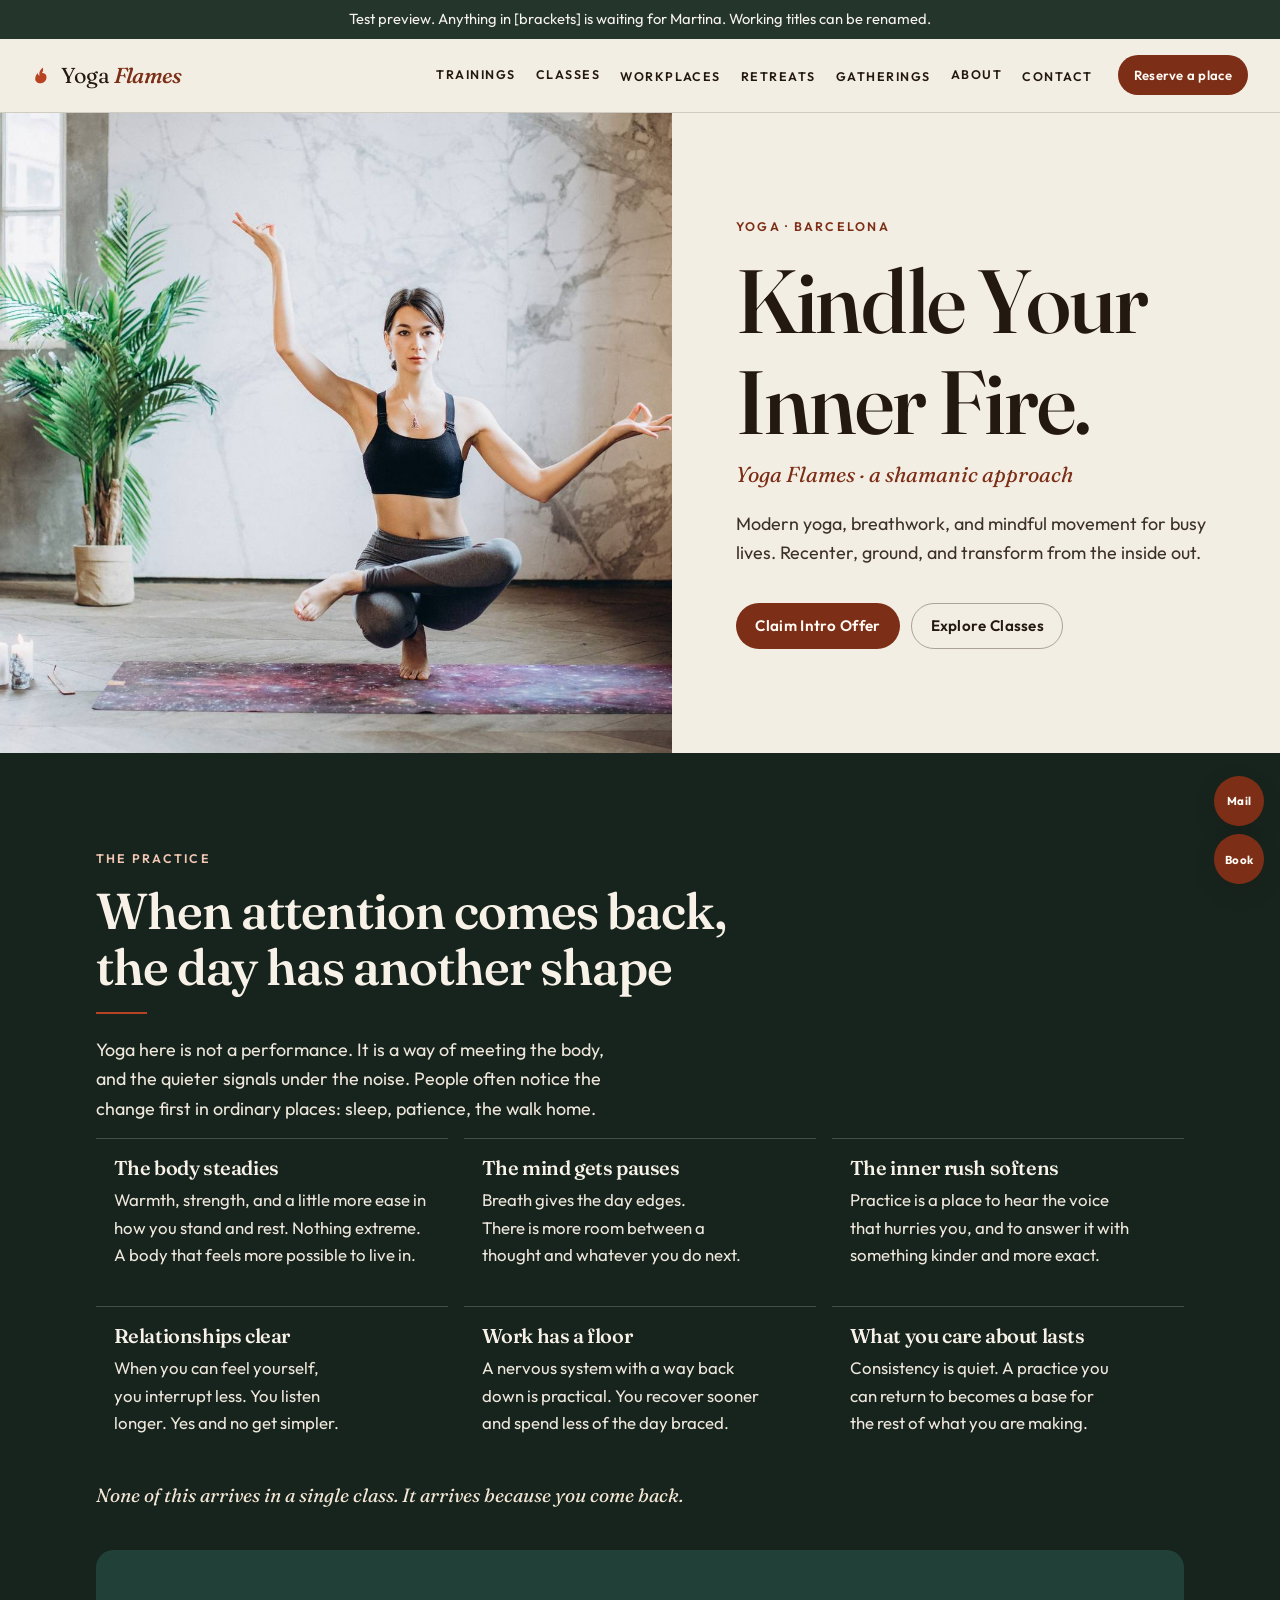
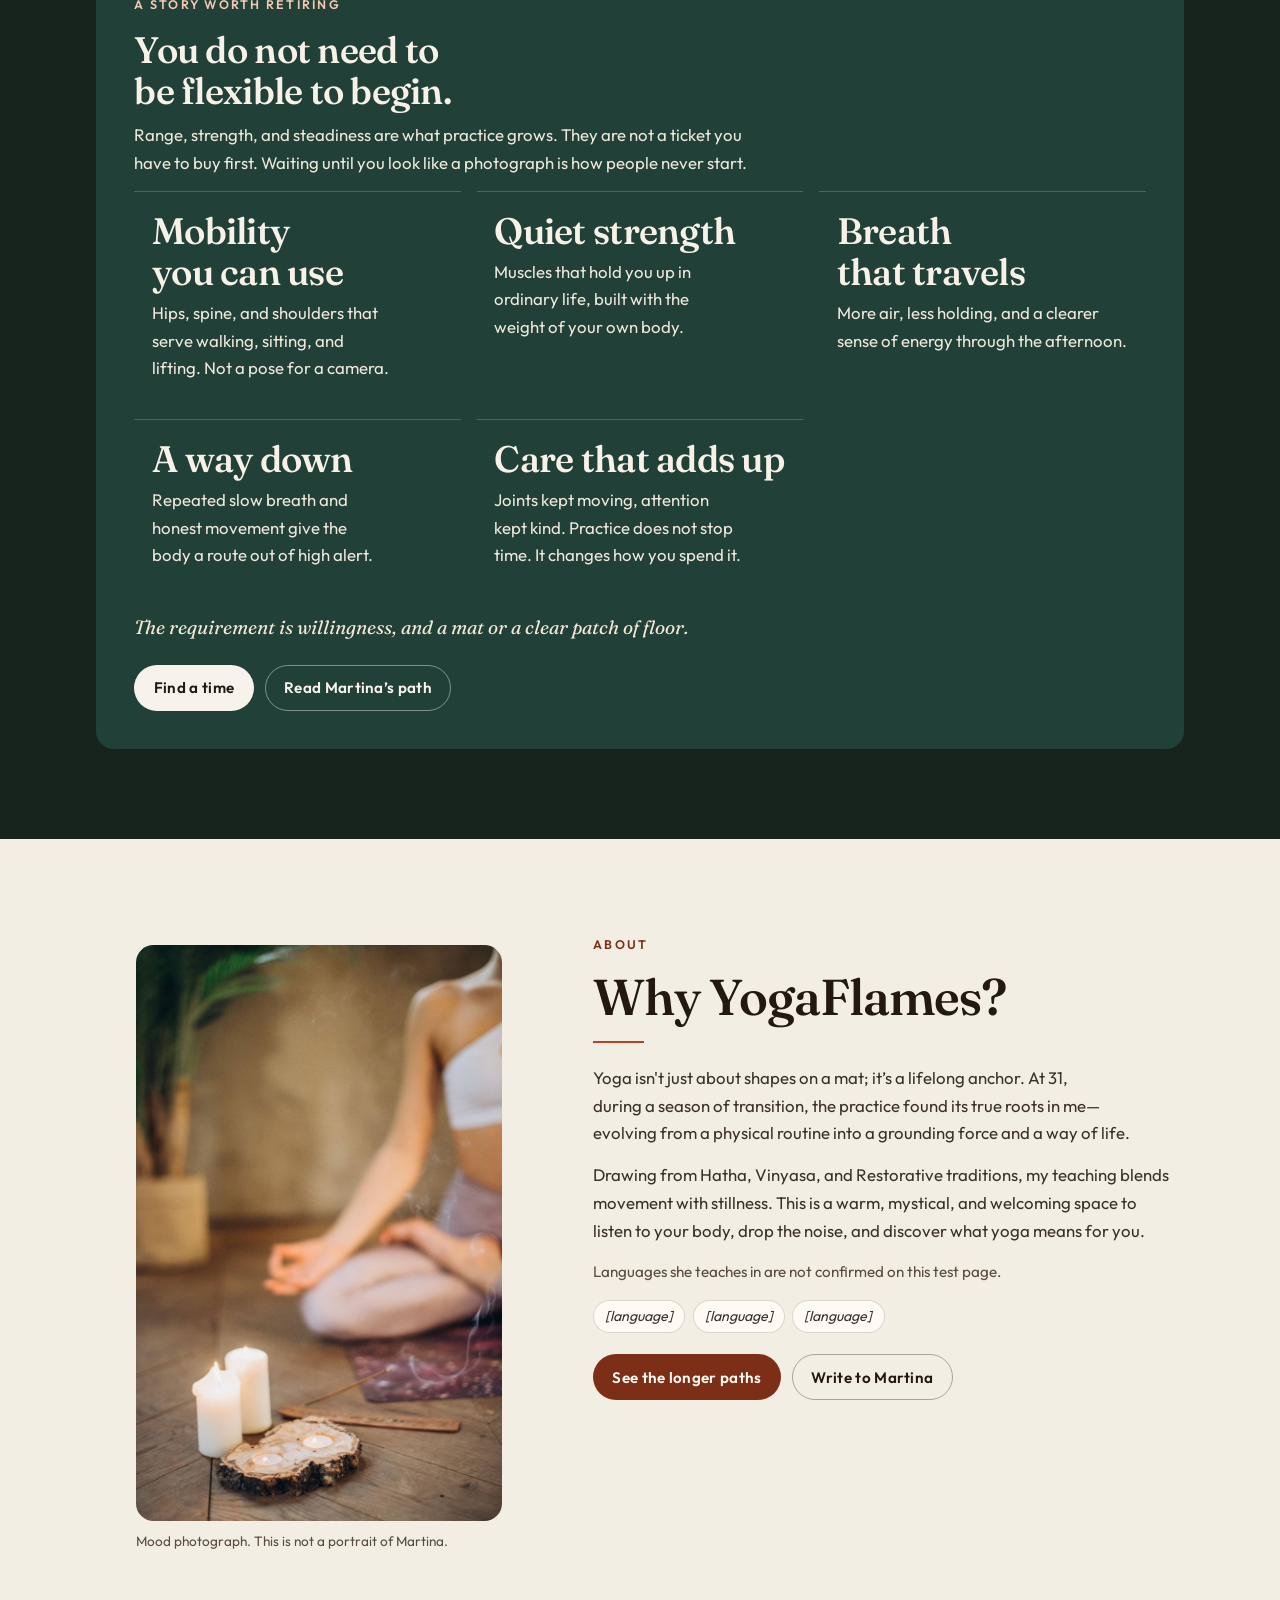
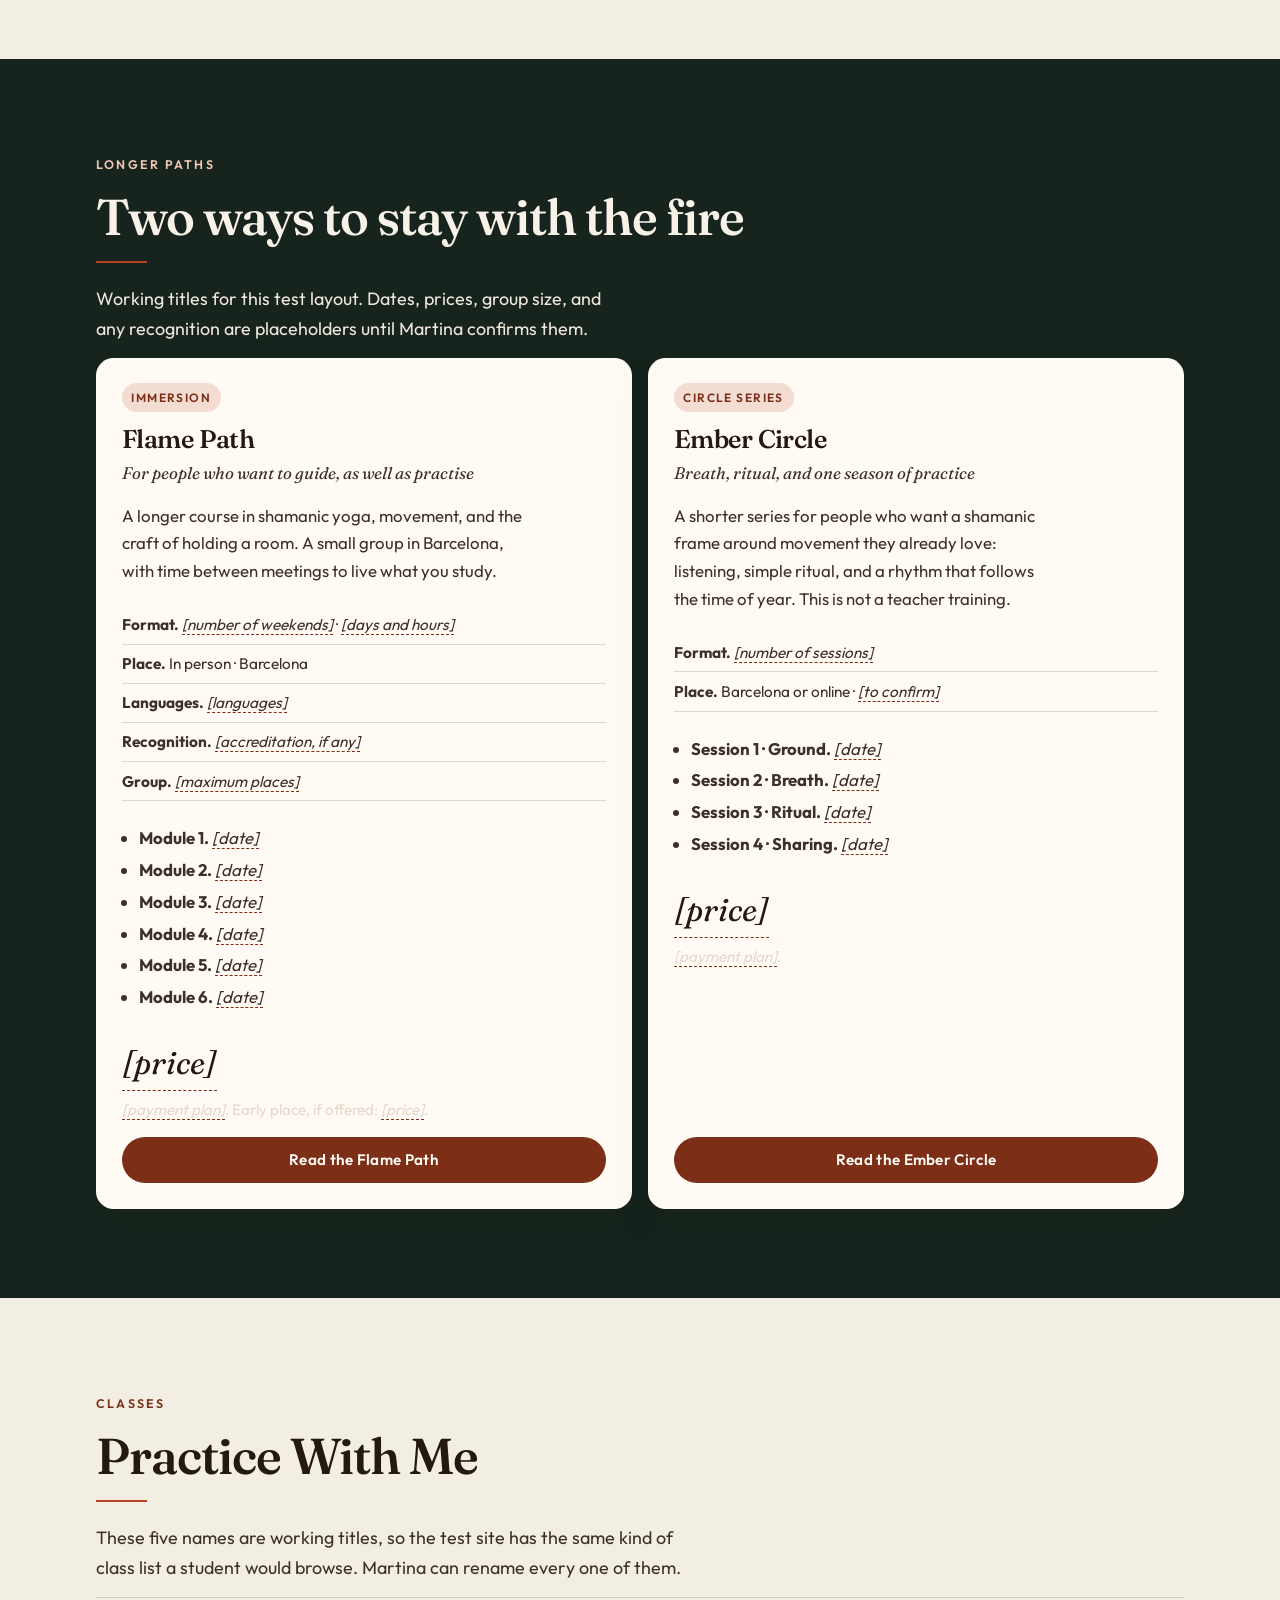
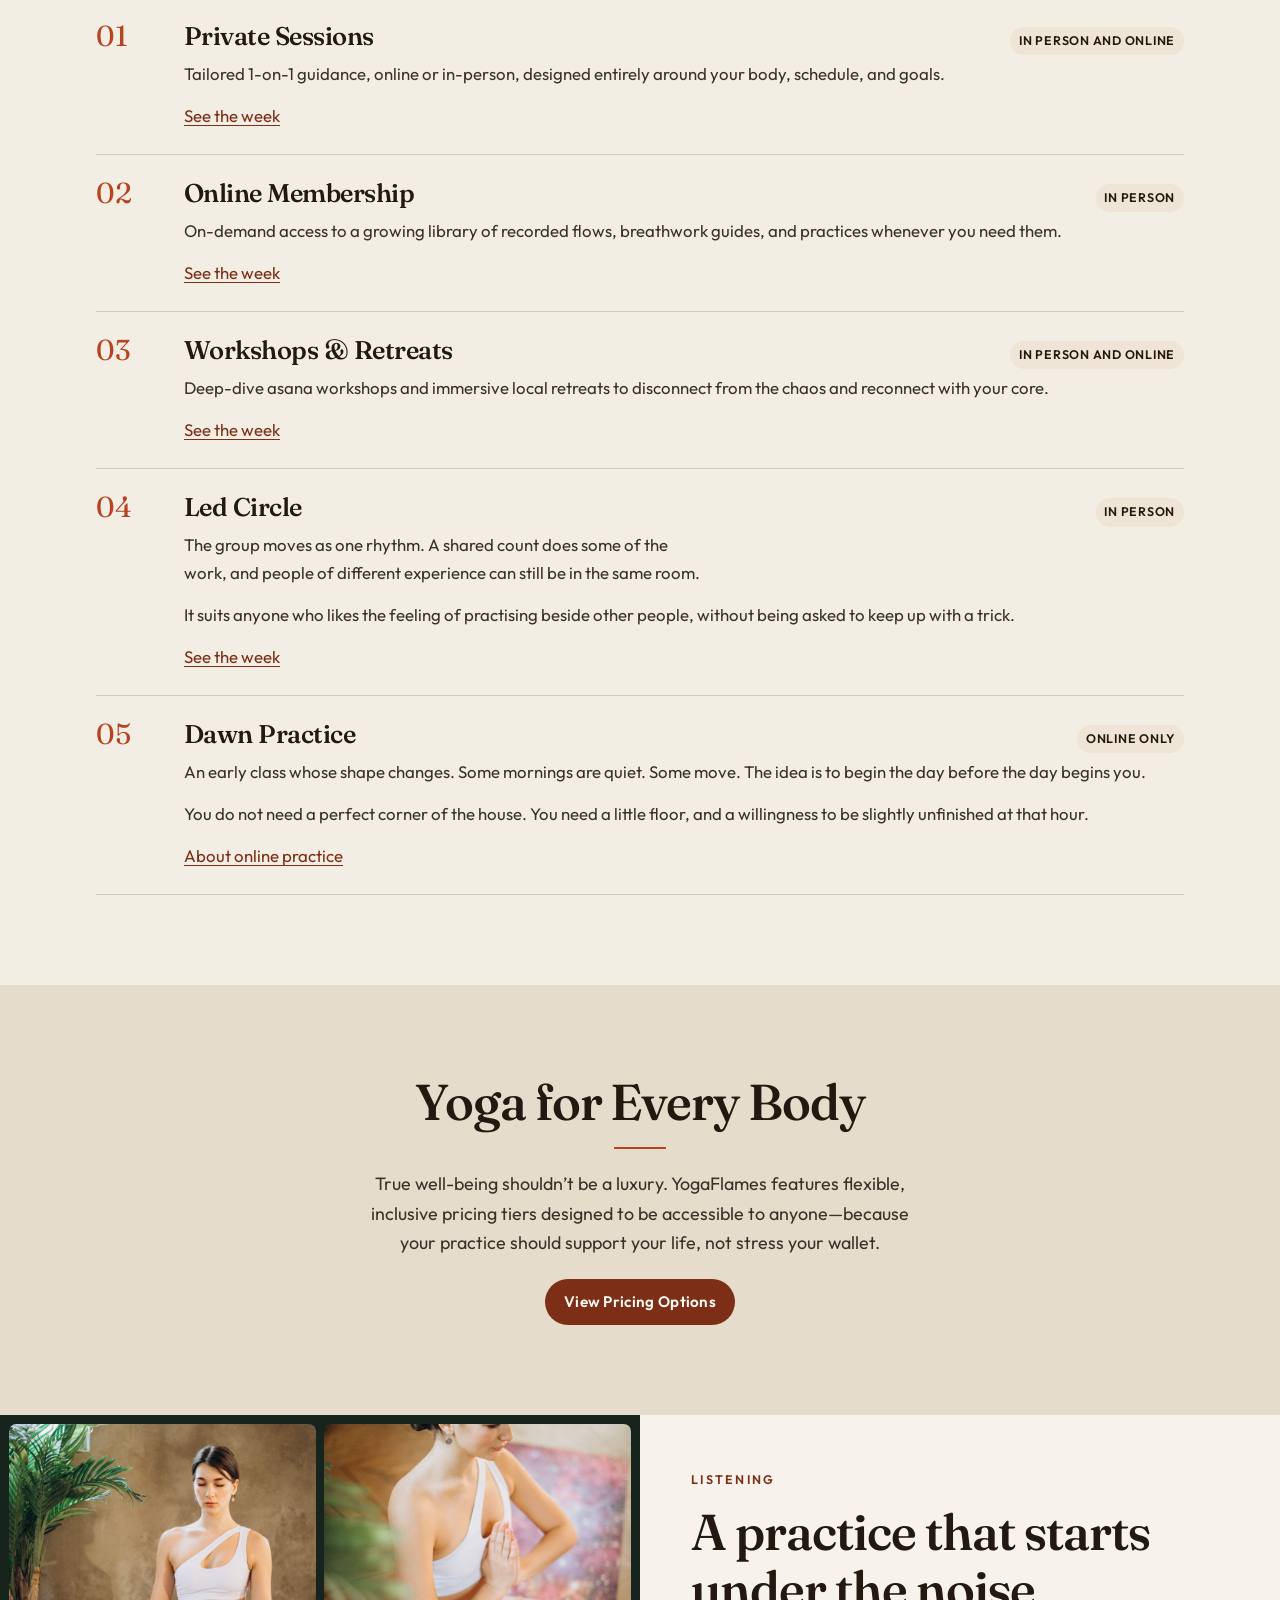
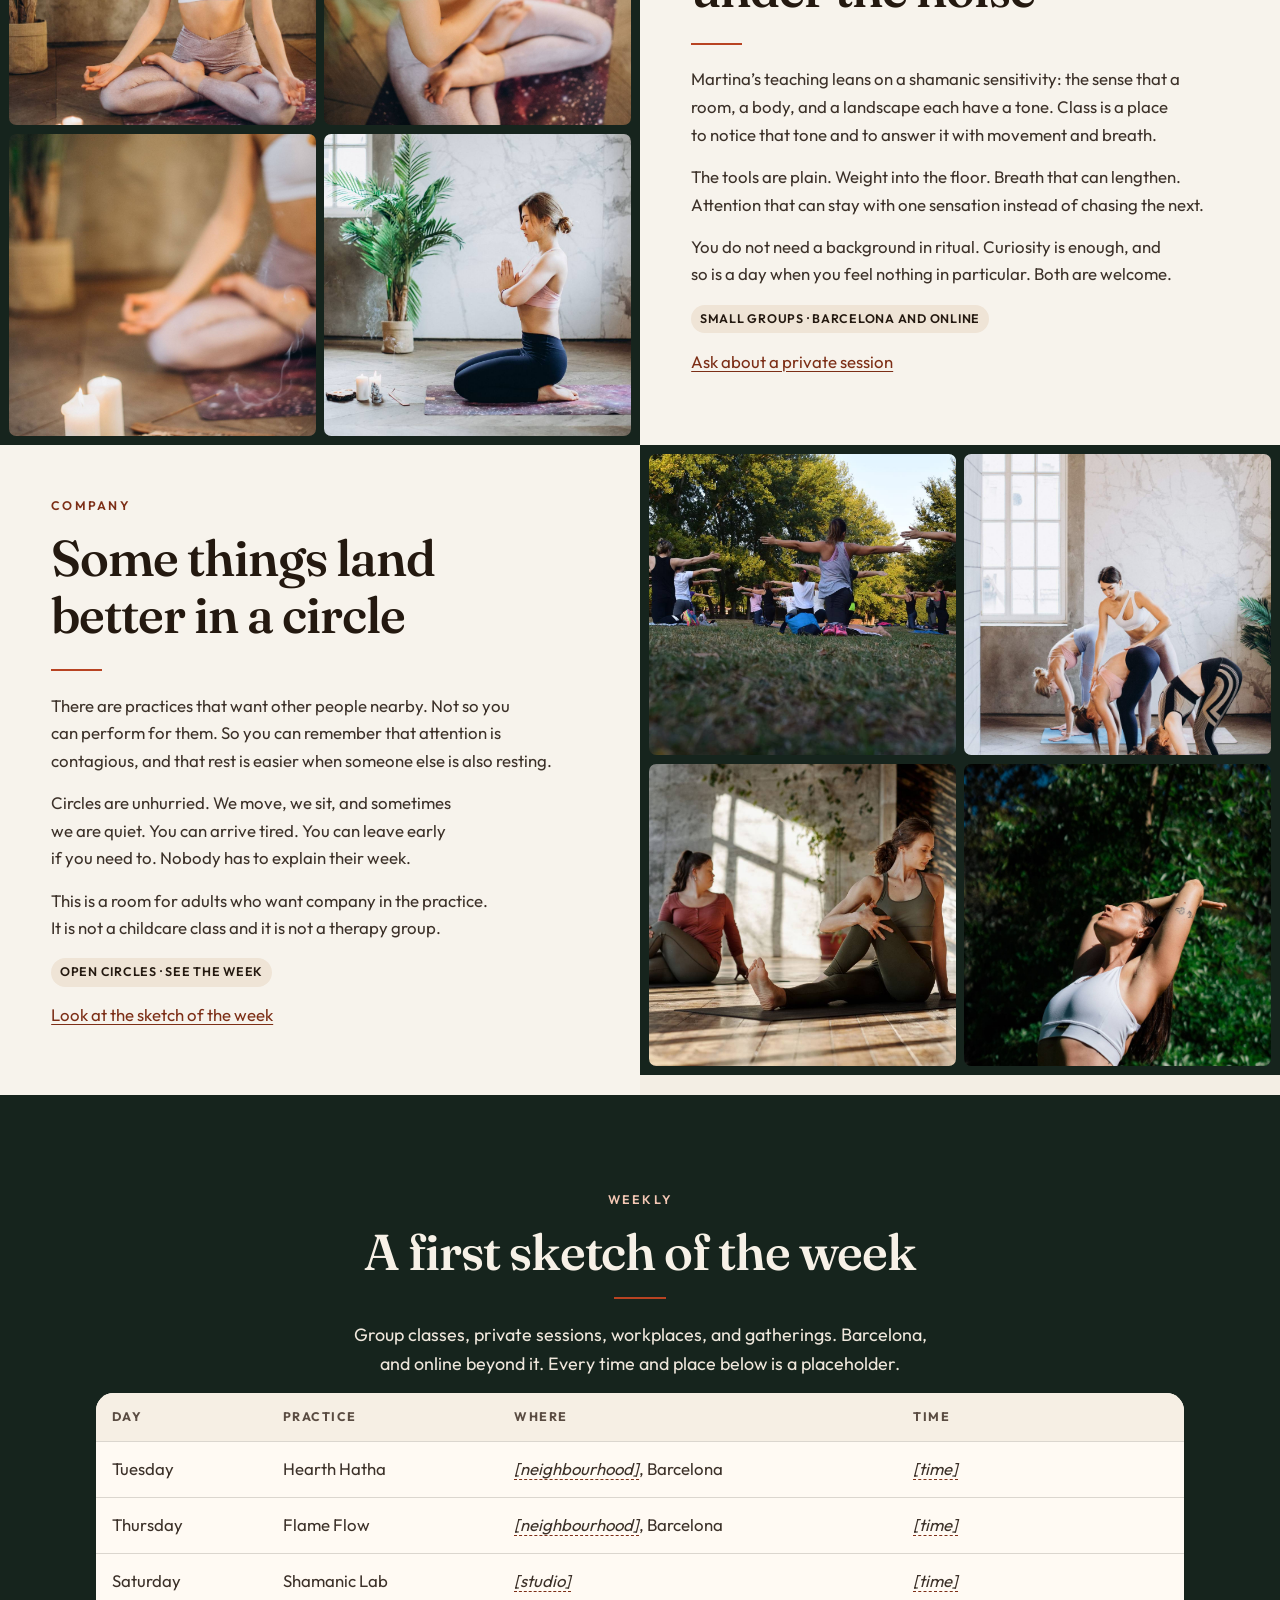
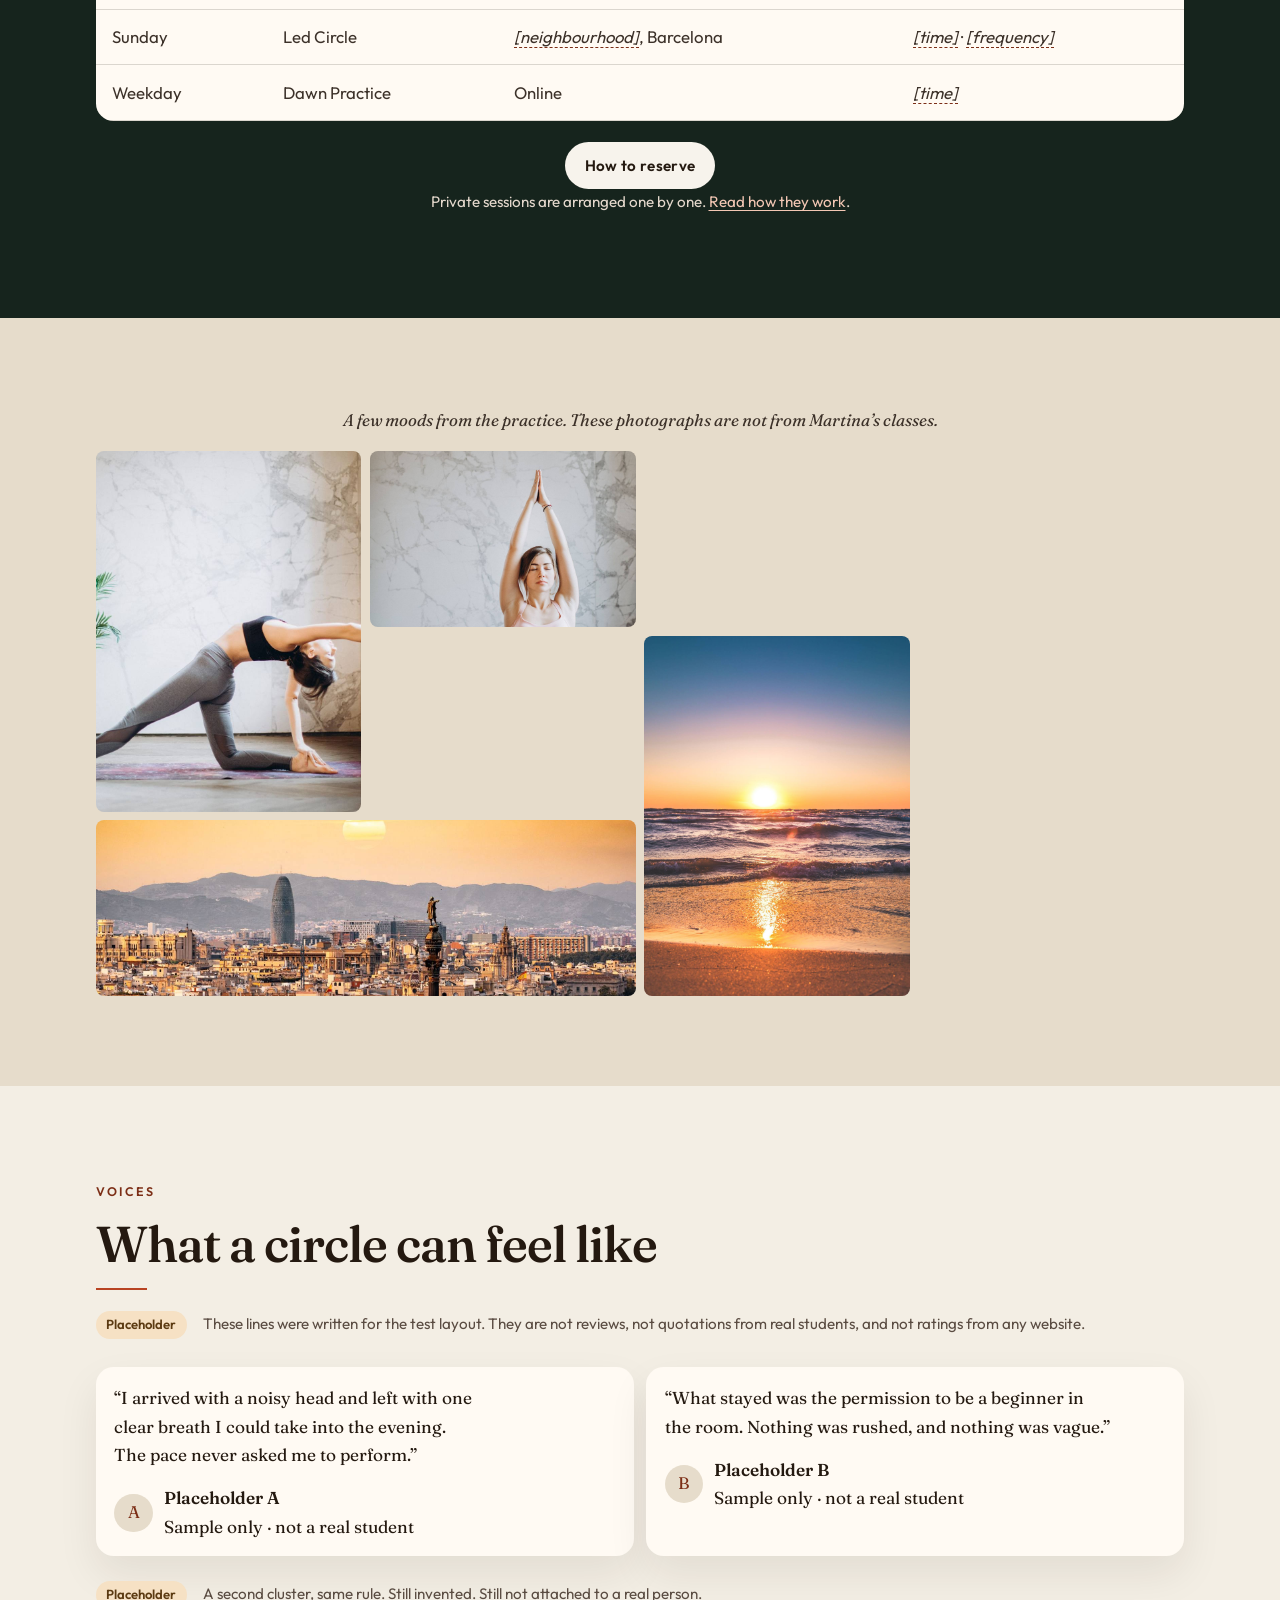
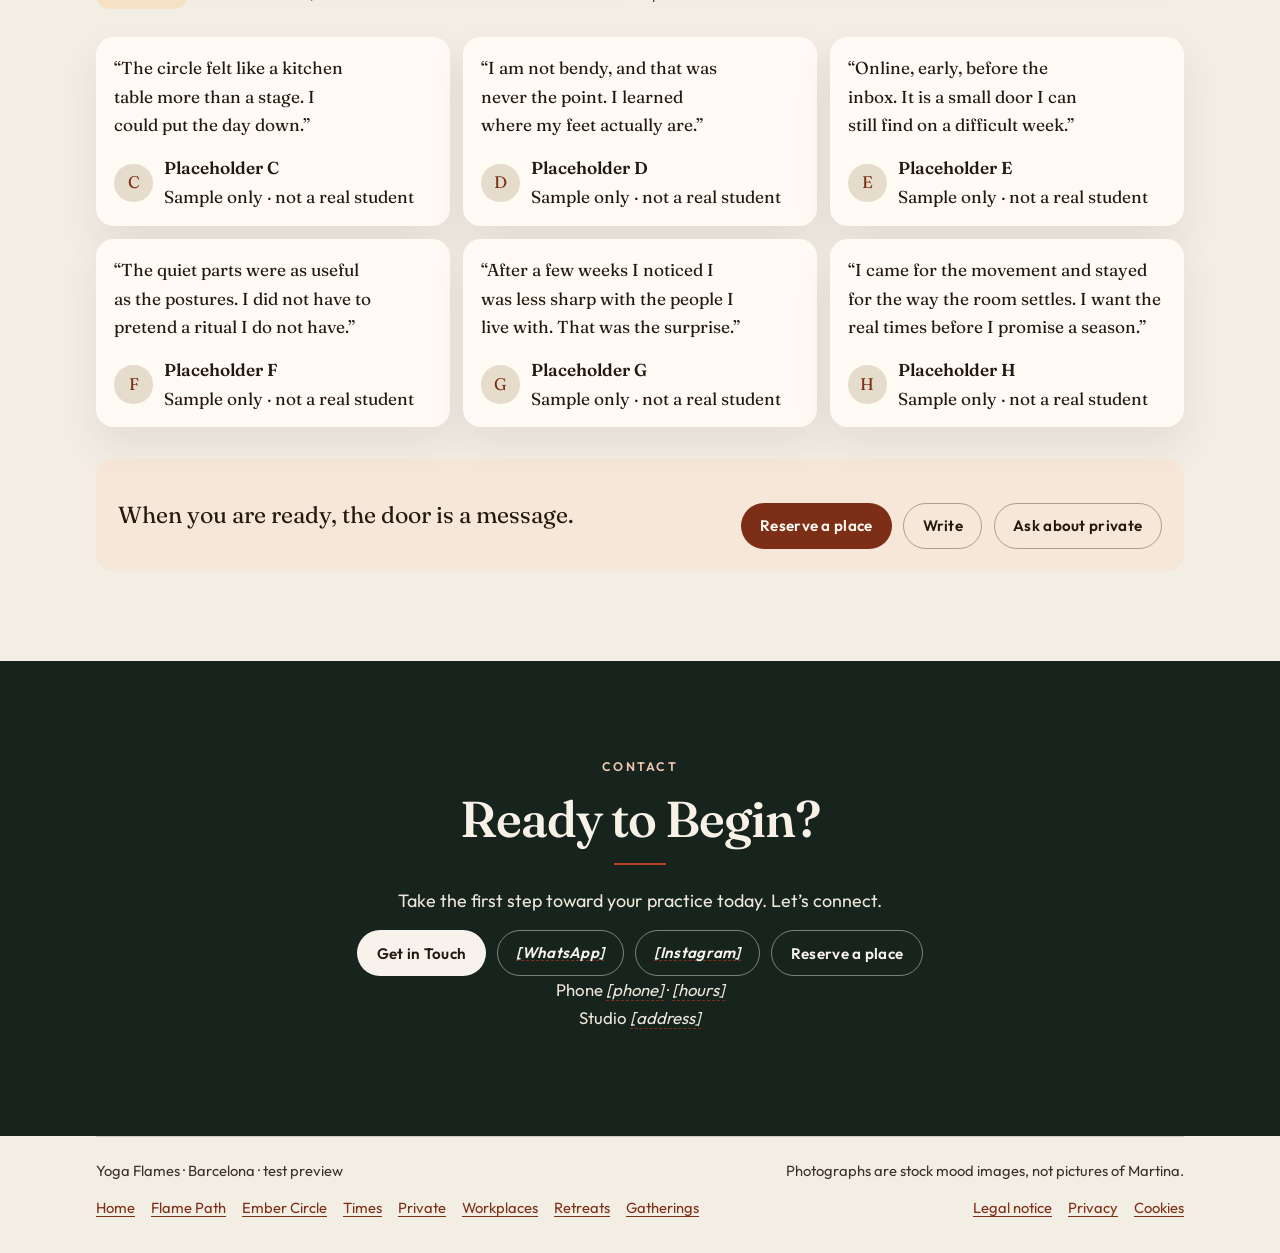
==== commit e8c9629d: "Replace the test homepage copy with Martina's final text. The old four-paragraph About bio is remove" ====
--- a/test/index.html
+++ b/test/index.html
@@ -67,13 +67,12 @@
   </div>
   <div class="hero-copy">
     <p class="eyebrow">Yoga · Barcelona</p>
-    <h1>Martina</h1>
+    <h1>Kindle Your Inner Fire.</h1>
     <p class="role">Yoga Flames · a shamanic approach</p>
-    <p class="lede">Movement, breath, and a quieter kind of attention. Classes and circles in Barcelona, and online if you are somewhere else. From Sicily, now teaching by the sea she chose.</p>
+    <p class="lede">Modern yoga, breathwork, and mindful movement for busy lives. Recenter, ground, and transform from the inside out.</p>
     <div class="btn-row">
-      <a class="btn" href="#practices">See the practice</a>
-      <a class="btn line" href="#trainings">Longer paths</a>
-      <a class="btn line" href="schedule.html#book">Reserve a place</a>
+      <a class="btn" href="schedule.html#book">Claim Intro Offer</a>
+      <a class="btn line" href="#practices">Explore Classes</a>
     </div>
   </div>
 </section>
@@ -154,12 +153,10 @@
     </figure>
     <div>
       <p class="eyebrow">About</p>
-      <h2 id="about-title">A practice carried from Sicily to Barcelona</h2>
+      <h2 id="about-title">Why YogaFlames?</h2>
       <hr class="rule">
-          <p>Welcome, I’m Martina. I’m a yoga teacher from Sicily, now based in Barcelona.</p>
-          <p>Yoga has become a way for me to slow down, listen inward, and reconnect with what truly matters. My practice is deeply rooted in movement, breath, intuition, and a sense of connection with something greater than ourselves.</p>
-          <p>With a shamanic approach and a natural sensitivity to energy, I create spaces where you can step away from the noise, come back to yourself, and explore a deeper sense of balance both within and around you.</p>
-          <p>This is a space for movement, presence, self-discovery, and connection. I’d love to share the journey with you.</p>
+          <p>Yoga isn't just about shapes on a mat; it’s a lifelong anchor. At 31, during a season of transition, the practice found its true roots in me—evolving from a physical routine into a grounding force and a way of life.</p>
+          <p>Drawing from Hatha, Vinyasa, and Restorative traditions, my teaching blends movement with stillness. This is a warm, mystical, and welcoming space to listen to your body, drop the noise, and discover what yoga means for you.</p>
       <p class="note">Languages she teaches in are not confirmed on this test page.</p>
       <div class="chips" aria-label="Languages to be confirmed">
         <span class="chip ph">[language]</span>
@@ -231,7 +228,7 @@
 <section class="band" id="practices" aria-labelledby="practice-title">
   <div class="wrap">
     <p class="eyebrow">Classes</p>
-    <h2 id="practice-title">Find the practice that fits this season</h2>
+    <h2 id="practice-title">Practice With Me</h2>
     <hr class="rule">
     <p class="lede">These five names are working titles, so the test site has the same kind of class list a student would browse. Martina can rename every one of them.</p>
 
@@ -239,11 +236,10 @@
       <span class="num">01</span>
       <div>
         <div class="practice-head">
-          <h3>Hearth Hatha</h3>
+          <h3>Private Sessions</h3>
           <span class="pill">In person and online</span>
         </div>
-        <p>Postures held long enough to feel them. Useful if you are new, returning, or you want the basics kept alive instead of decorated.</p>
-        <p>There is time to adjust, to ask, and to stay. The room is not in a hurry, and neither is the breath.</p>
+        <p>Tailored 1-on-1 guidance, online or in-person, designed entirely around your body, schedule, and goals.</p>
         <a href="schedule.html">See the week</a>
       </div>
     </article>
@@ -252,11 +248,10 @@
       <span class="num">02</span>
       <div>
         <div class="practice-head">
-          <h3>Flame Flow</h3>
+          <h3>Online Membership</h3>
           <span class="pill">In person</span>
         </div>
-        <p>Breath leads, and the next shape arrives from the one you are in. The pace is warmer. Strength and coordination get a turn without losing the thread of attention.</p>
-        <p>Music stays in the background. It is there so the head can unclench, not so the class becomes a performance. A good fit if you already know a few postures and want more rhythm.</p>
+        <p>On-demand access to a growing library of recorded flows, breathwork guides, and practices whenever you need them.</p>
         <a href="schedule.html">See the week</a>
       </div>
     </article>
@@ -265,21 +260,10 @@
       <span class="num">03</span>
       <div>
         <div class="practice-head">
-          <h3>Shamanic Lab</h3>
+          <h3>Workshops &amp; Retreats</h3>
           <span class="pill">In person and online</span>
         </div>
-        <p>A study class. One theme, slowed down: how a posture is entered, where attention rests, and how breath and a simple sense of ritual sit inside the movement.</p>
-        <p>The point is understanding, not collecting shapes. You should leave knowing what you were doing and why it mattered.</p>
-        <div class="detail">
-          <p class="eyebrow">What we stay with</p>
-          <ul>
-            <li><strong>The shape.</strong> What the body is doing, and a way in that respects a limit.</li>
-            <li><strong>The crossing.</strong> The path between postures is part of the practice.</li>
-            <li><strong>Breath and gaze.</strong> A steady rhythm, and one place for the eyes to rest.</li>
-            <li><strong>Centre.</strong> Light support through the belly and the pelvic floor, never forced.</li>
-            <li><strong>Meaning.</strong> Images and questions from a shamanic lens, offered as invitations.</li>
-          </ul>
-        </div>
+        <p>Deep-dive asana workshops and immersive local retreats to disconnect from the chaos and reconnect with your core.</p>
         <a href="schedule.html">See the week</a>
       </div>
     </article>
@@ -309,6 +293,18 @@
         <a href="private.html#online">About online practice</a>
       </div>
     </article>
+  </div>
+</section>
+
+
+<section class="band sand" id="pricing" aria-labelledby="pricing-title">
+  <div class="wrap center">
+    <h2 id="pricing-title">Yoga for Every Body</h2>
+    <hr class="rule center">
+    <p class="lede">True well-being shouldn’t be a luxury. YogaFlames features flexible, inclusive pricing tiers designed to be accessible to anyone—because your practice should support your life, not stress your wallet.</p>
+    <div class="btn-row" style="justify-content:center">
+      <a class="btn" href="schedule.html#pace-title">View Pricing Options</a>
+    </div>
   </div>
 </section>
 
@@ -487,11 +483,11 @@
 <section class="band moss" id="contact" aria-labelledby="contact-title">
   <div class="wrap center">
     <p class="eyebrow">Contact</p>
-    <h2 id="contact-title">Shall we begin?</h2>
+    <h2 id="contact-title">Ready to Begin?</h2>
     <hr class="rule center">
-    <p class="lede">For a class, a longer path, a workplace, or a retreat, write directly. This preview does not deliver messages on its own.</p>
+    <p class="lede">Take the first step toward your practice today. Let’s connect.</p>
     <div class="contact-links">
-      <a class="btn light" href="#contact">Email <span class="ph">[email]</span></a>
+      <a class="btn light" href="#contact">Get in Touch</a>
       <a class="btn ghost" href="#contact"><span class="ph">[WhatsApp]</span></a>
       <a class="btn ghost" href="#contact"><span class="ph">[Instagram]</span></a>
       <a class="btn ghost" href="schedule.html#book">Reserve a place</a>
